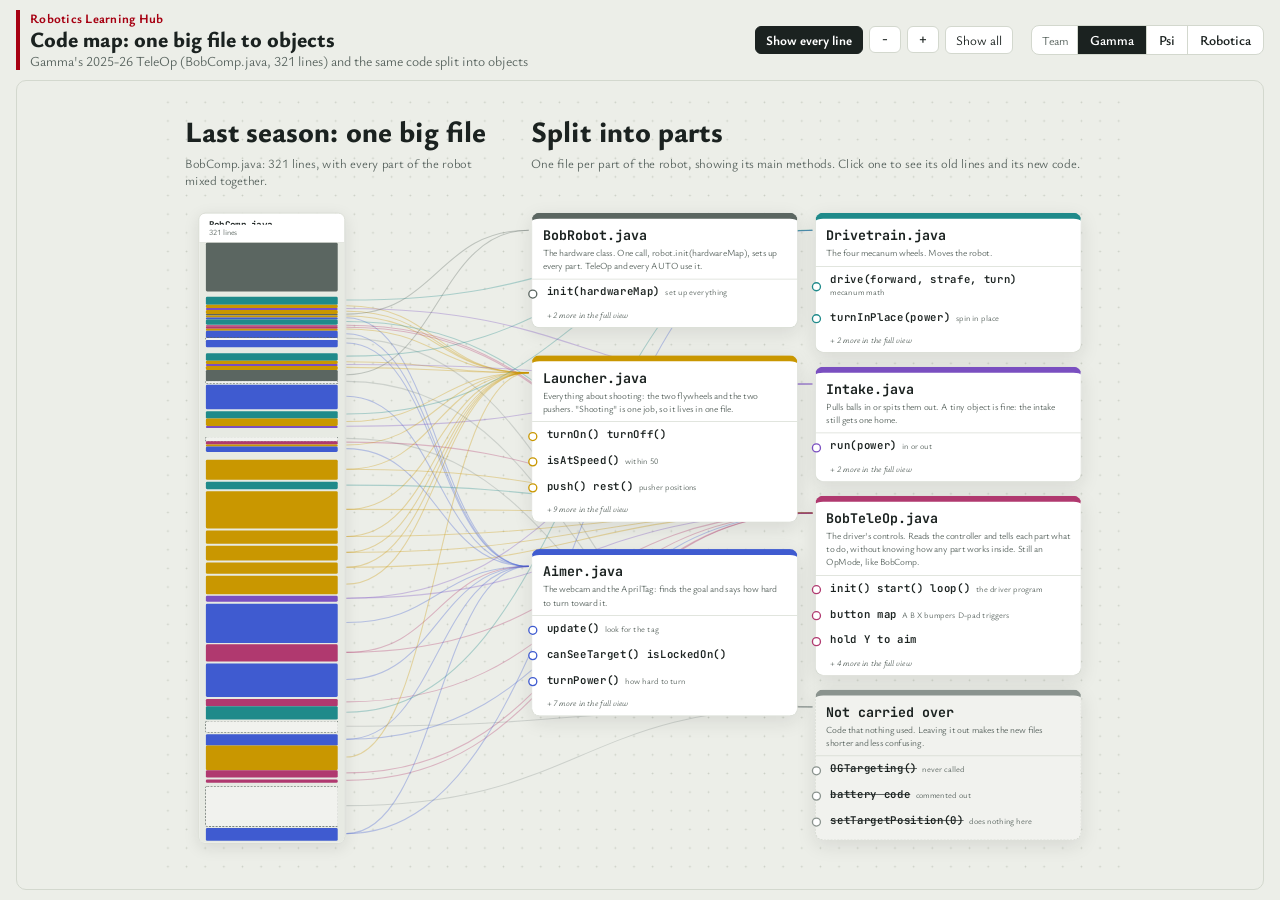
==== coding/code-map.html @ 57472e12 "Saucon Valley Robotics Learning Hub, first public version" ====
<!doctype html>
<html lang="en">
<head>
<meta charset="utf-8">
<meta name="viewport" content="width=device-width, initial-scale=1, viewport-fit=cover">
<!-- Generated by site/build_code_map.py from site/code-map/. Don't edit by hand. -->
<title>Code Map · Robotics Learning Hub</title>
<link rel="preconnect" href="https://fonts.googleapis.com">
<link rel="preconnect" href="https://fonts.gstatic.com" crossorigin>
<link rel="stylesheet" href="https://fonts.googleapis.com/css2?family=Ysabeau+Office:wght@400;600;700;800&family=JetBrains+Mono:wght@400;500;600&display=swap">
<style>
/* Layout: a full-window pan-and-zoom board. Left: one team's TeleOp at full resolution, every line tinted
   by the robot part it controls. Right: the same code as object boxes (has / can do). Wires join them.
   A team switcher in the top bar swaps in another team's file. */
:root{
  --ground:#ECEEE8; --surface:#FFFFFF; --ink:#1B2220; --muted:#5B6661; --line:#D3D8CE; --dot:#C9CEC3;
  --chip:#E7EAE3; --focus:#2A5FC4; --shadow:rgba(27,34,32,.10);
  --drive:#1F8A8A;  --drive-soft:#D9EEEE;
  --launch:#C99700; --launch-soft:#FBEFC4;
  --intake:#7A4FC0; --intake-soft:#ECE4FA;
  --aim:#3F5BD0;    --aim-soft:#E1E7FB;
  --ctl:#B0396F;    --ctl-soft:#F9E1EC;
  --setup:#5B6661;  --setup-soft:#E4E7E1;
  --gone:#8A938E;   --gone-soft:#F1F2EE;
  --feed:#C2611B;   --feed-soft:#FBE6D6;
  --lights:#2C8A4B; --lights-soft:#DDF1E4;
  --display:"Ysabeau Office",system-ui,-apple-system,"Segoe UI",sans-serif;
  --body:"Ysabeau Office",system-ui,-apple-system,"Segoe UI",sans-serif;
  --mono:"JetBrains Mono",Consolas,"Courier New",monospace;
  --brand:#A60012;
}
@media (prefers-color-scheme: dark){
  :root:not([data-theme="light"]){
    --ground:#101412; --surface:#1A201D; --ink:#E4E8E1; --muted:#9AA59F; --line:#2E3632; --dot:#252C28;
    --chip:#242B28; --focus:#79A3F2; --shadow:rgba(0,0,0,.45);
    --drive:#4FBFBF;  --drive-soft:#15302F;
    --launch:#F0C640; --launch-soft:#37300F;
    --intake:#B092EE; --intake-soft:#261E3A;
    --aim:#8EA2F5;    --aim-soft:#1B2243;
    --ctl:#EC8CB9;    --ctl-soft:#3A1C2A;
    --setup:#A9B3AD;  --setup-soft:#232A27;
    --gone:#7F8A84;   --gone-soft:#181D1B;
    --feed:#F2A06B;   --feed-soft:#3A2516;
    --lights:#6CC78F; --lights-soft:#18301F;
    --brand:#F07A85;
    color-scheme:dark;
  }
}
:root[data-theme="dark"]{
  --ground:#101412; --surface:#1A201D; --ink:#E4E8E1; --muted:#9AA59F; --line:#2E3632; --dot:#252C28;
  --chip:#242B28; --focus:#79A3F2; --shadow:rgba(0,0,0,.45);
  --drive:#4FBFBF;  --drive-soft:#15302F;
  --launch:#F0C640; --launch-soft:#37300F;
  --intake:#B092EE; --intake-soft:#261E3A;
  --aim:#8EA2F5;    --aim-soft:#1B2243;
  --ctl:#EC8CB9;    --ctl-soft:#3A1C2A;
  --setup:#A9B3AD;  --setup-soft:#232A27;
  --gone:#7F8A84;   --gone-soft:#181D1B;
  --feed:#F2A06B;   --feed-soft:#3A2516;
  --lights:#6CC78F; --lights-soft:#18301F;
  --brand:#F07A85;
  color-scheme:dark;
}
*{box-sizing:border-box}
html,body{height:100%}
body{margin:0;background:var(--ground);color:var(--ink);font-family:var(--body);font-size:14px;
  padding-left:max(16px, env(safe-area-inset-left, 0px));padding-right:max(16px, env(safe-area-inset-right, 0px));padding-block:10px;
  display:flex;flex-direction:column;gap:10px;overflow:hidden}
button{font:inherit;color:inherit}
button:focus-visible,.row:focus-visible,.rl:focus-visible{outline:2px solid var(--focus);outline-offset:2px}

/* top bar */
.bar{display:flex;flex-wrap:wrap;align-items:center;gap:8px 18px}
.brand{display:flex;flex-direction:column;gap:0;min-width:0;margin-right:auto}
.brand h1{font-family:var(--display);font-stretch:112%;font-weight:800;font-size:1.35rem;margin:0;line-height:1.1}
.brand p{margin:0;color:var(--muted);font-size:.86rem}
.back{font-size:.8rem;font-weight:700;color:var(--brand);text-decoration:none;letter-spacing:.02em}
.back:hover{text-decoration:underline}
.brand{border-left:4px solid var(--brand);padding-left:10px}
.tools{display:flex;flex-wrap:wrap;gap:6px;align-items:center}
.tools button{border:1px solid var(--line);background:var(--surface);border-radius:6px;padding:4px 10px;cursor:pointer;font-size:.82rem}
.tools button:hover{border-color:var(--ink)}
.tools .z{font-family:var(--mono);min-width:32px}
.legend{display:flex;flex-wrap:wrap;gap:6px;align-items:center}
/* The view buttons and the team switcher always share the first line, so they stay in the
   same place for every team. The part buttons (a different list per team) get their own line. */
.tools{order:1}
.teams{order:2}
.legend{order:3;flex-basis:100%}
.legend button{display:inline-flex;align-items:center;gap:6px;border:1px solid var(--line);background:var(--surface);border-radius:999px;padding:3px 10px 3px 6px;cursor:pointer;font-size:.8rem}
.legend button[aria-pressed="true"]{border-color:var(--ink);box-shadow:inset 0 0 0 1px var(--ink)}
.sw{width:14px;height:14px;border-radius:3px;display:inline-block}
.help{font-size:.78rem;color:var(--muted)}
.teams{display:flex;align-items:center;gap:0;border:1px solid var(--line);border-radius:8px;overflow:hidden;background:var(--surface)}
.teams span{font-size:.75rem;color:var(--muted);padding:0 8px 0 10px}
.teams button{border:0;border-left:1px solid var(--line);background:none;padding:5px 12px;cursor:pointer;font-size:.85rem;font-weight:600}
.teams button[aria-pressed="true"]{background:var(--ink);color:var(--surface)}

/* board */
.vp{flex:1;min-height:0;position:relative;overflow:hidden;border:1px solid var(--line);border-radius:10px;background:var(--ground);touch-action:none;cursor:grab;user-select:none;-webkit-user-select:none}
.vp.panning{cursor:grabbing}
.world{position:absolute;left:0;top:0;transform-origin:0 0;
  background-image:radial-gradient(var(--dot) 1.2px, transparent 1.6px);background-size:28px 28px}
.bighead{position:absolute;font-family:var(--display);font-stretch:112%;font-weight:800;font-size:44px;line-height:1.05;margin:0}
.bigsub{position:absolute;font-size:19px;color:var(--muted);line-height:1.35;margin:0}

.sheet{position:absolute;background:var(--surface);border:1px solid var(--line);border-radius:10px;box-shadow:0 6px 24px var(--shadow);overflow:hidden}
.sheet-h{display:flex;justify-content:space-between;align-items:center;padding:0 18px;border-bottom:1px solid var(--line);font-family:var(--mono);font-weight:600;font-size:18px}
.sheet-h span{font-weight:400;color:var(--muted);font-size:15px}
.cl{position:relative;white-space:pre;font-family:var(--mono);font-size:11px;padding-left:52px;padding-right:10px;overflow:hidden;border-left:5px solid transparent;color:var(--ink)}
.cl .no{position:absolute;left:6px;width:34px;text-align:right;color:var(--muted);font-size:10px}
.cl.n{color:var(--muted)}
.rl{position:absolute;display:flex;align-items:center;justify-content:flex-end;gap:8px;text-align:right;padding-right:12px;border-right:5px solid;cursor:pointer;overflow:hidden;line-height:1.1}
.rl .t{font-weight:600}
.rl .r{font-family:var(--mono);color:var(--muted);font-weight:400}
.rb{position:absolute;width:9px;border-radius:0 3px 3px 0}

.wires{position:absolute;left:0;top:0;overflow:visible;pointer-events:none}
.wire{fill:none;stroke-width:2.2;opacity:.5;transition:opacity .15s,stroke-width .15s}
.wire.on{opacity:1;stroke-width:4}

.card{position:absolute;width:440px;background:var(--surface);border:1px solid var(--line);border-top:9px solid var(--setup);border-radius:12px;box-shadow:0 8px 28px var(--shadow)}
.card.gone{border-style:dashed;border-top-style:solid;background:var(--gone-soft)}
.ttl{padding:12px 16px 10px;cursor:move;display:flex;flex-direction:column;gap:2px;border-bottom:1px solid var(--line)}
.ttl b{font-family:var(--mono);font-size:19px}
.ttl span{color:var(--muted);font-size:14px;line-height:1.35}
.sec{font-family:var(--mono);font-size:11px;letter-spacing:.1em;text-transform:uppercase;color:var(--muted);font-weight:600;padding:10px 16px 2px}
.row{position:relative;display:flex;flex-wrap:wrap;align-items:baseline;gap:2px 8px;padding:6px 16px 6px 22px;cursor:pointer;font-size:14px;line-height:1.3}
.row:hover{background:var(--chip)}
.row::before{content:"";position:absolute;left:-6px;top:50%;width:10px;height:10px;margin-top:-5px;border-radius:50%;background:var(--surface);border:2px solid currentColor}
.row code{font-family:var(--mono);font-size:14px;font-weight:600;color:var(--ink)}
.row .d{color:var(--muted);font-size:12.5px}
.row.has code{font-weight:500}
.row.sel{background:var(--chip)}
.cardpad{height:8px}

/* dimming when something is picked */
.world.focus .cl:not(.on), .world.focus .rl:not(.on), .world.focus .rb:not(.on){opacity:.22}
.world.focus .row:not(.on){opacity:.35}
.world.focus .wire:not(.on){opacity:.05}

/* simple view: the big file as colored stripes, boxes with only their main methods */
.tools .modebtn{background:var(--ink);color:var(--surface);border-color:var(--ink);font-weight:700}
.tools .modebtn:hover{opacity:.85}
body.simple .legend, body.simple #fitw, body.simple #reset{display:none}
.sfile{position:absolute;background:var(--surface);border:1px solid var(--line);border-radius:10px;box-shadow:0 6px 24px var(--shadow);overflow:hidden}
.sfile-h{display:flex;flex-direction:column;gap:2px;padding:8px 14px;border-bottom:1px solid var(--line);height:44px;justify-content:center}
.sfile-h b{font-family:var(--mono);font-size:14px;overflow:hidden;text-overflow:ellipsis;white-space:nowrap}
.sfile-h span{font-size:12px;color:var(--muted)}
.sfile-b{position:relative;background:var(--chip)}
.sstripe{position:absolute;left:10px;right:10px;border-radius:2px;cursor:pointer;transition:opacity .15s}
.sstripe:hover{filter:brightness(1.12)}
.world.focus .sstripe:not(.on){opacity:.18}
.scard .sttl{padding:12px 16px 10px;display:flex;flex-direction:column;gap:3px;border-bottom:1px solid var(--line)}
.scard .sttl b{font-family:var(--mono);font-size:20px}
.scard .sttl span{color:var(--muted);font-size:14px;line-height:1.4}
.scard .row{padding:9px 16px 9px 22px}
.scard .row code{font-size:16px}
.more{padding:6px 16px 2px 22px;font-size:12.5px;color:var(--muted);font-style:italic}
.swire{stroke-width:1.6;opacity:.32}
.world.focus .swire:not(.on){opacity:.04}

/* details panel */
.panel{position:absolute;top:10px;right:10px;width:min(980px, 66%);max-height:calc(100% - 20px);overflow:auto;background:var(--surface);border:1px solid var(--line);border-radius:10px;box-shadow:0 10px 32px var(--shadow);padding:14px 16px 16px;display:flex;flex-direction:column;gap:10px;cursor:auto;user-select:text;-webkit-user-select:text}
.panel[hidden]{display:none!important}
.panel h2{font-family:var(--mono);font-size:1.05rem;margin:0;overflow-wrap:anywhere}
.panel .x{position:absolute;top:8px;right:8px;border:0;background:none;font-size:20px;line-height:1;cursor:pointer;color:var(--muted);padding:4px 8px}
.panel p{margin:0;line-height:1.5;font-size:.9rem}
.pchip{display:inline-flex;align-items:center;gap:6px;font-size:.78rem;font-family:var(--mono);background:var(--chip);border-radius:4px;padding:2px 8px;width:fit-content}
.plabel{font-family:var(--mono);font-size:.7rem;letter-spacing:.1em;text-transform:uppercase;color:var(--muted);font-weight:600;margin-top:4px}
.pcode{margin:0;background:var(--ground);border:1px solid var(--line);border-radius:6px;padding:8px 0;overflow-x:auto;font-family:var(--mono);font-size:11.5px;line-height:1.55}
.pcode div{white-space:pre;padding:0 10px;border-left:3px solid transparent}
.pcode .no{display:inline-block;width:2.8em;color:var(--muted)}
.pcode .cm{color:var(--muted)}
.pbtns{display:flex;flex-wrap:wrap;gap:6px}
.pbtns button{border:1px solid var(--line);background:var(--surface);border-radius:6px;padding:4px 10px;cursor:pointer;font-size:.8rem}
.pbtns button:hover{border-color:var(--ink)}
.plink{border:0;background:none;padding:0;color:var(--focus);cursor:pointer;font-family:var(--mono);font-size:.85rem;text-align:left;text-decoration:underline}
.ptag{font-family:var(--mono);font-size:.85rem;color:var(--muted)}
/* old code beside new code; one column when the panel is narrow */
.pcols{display:grid;grid-template-columns:repeat(auto-fit,minmax(340px,1fr));gap:14px;align-items:start}
.pcol{display:flex;flex-direction:column;gap:8px;min-width:0}
.panel h2{font-size:1.25rem}
.panel p{font-size:.95rem}
.pcode{font-size:12.5px}

.hint{position:absolute;left:10px;bottom:10px;background:var(--surface);border:1px solid var(--line);border-radius:8px;padding:8px 12px;font-size:.8rem;color:var(--muted);max-width:min(420px, calc(100% - 20px));box-shadow:0 4px 14px var(--shadow);pointer-events:none}

@media (max-width:700px){
  .panel{top:auto;bottom:8px;left:8px;right:8px;width:auto;max-height:55%}
  .help{display:none}
  .brand h1{font-size:1.1rem}
}
@media (prefers-reduced-motion: reduce){.wire,.row{transition:none}}
</style>

</head>
<body>
<div class="bar">
  <div class="brand">
    <a class="back" href="../#/coding/one-file-to-objects">Robotics Learning Hub</a>
    <h1>Code map: one big file to objects</h1>
    <p id="subtitle">One team's 2025-26 TeleOp and the same code split into objects</p>
  </div>
  <div class="teams" role="group" aria-label="Pick a team" id="teams"><span>Team</span></div>
  <div class="legend" role="group" aria-label="Highlight one part of the robot" id="legend"></div>
  <div class="tools" role="group" aria-label="View">
    <button type="button" class="modebtn" id="mode">Show every line</button>
    <button type="button" class="z" id="zout" aria-label="Zoom out">−</button>
    <button type="button" class="z" id="zin" aria-label="Zoom in">+</button>
    <button type="button" id="fitw">Fit width</button>
    <button type="button" id="fita">Show all</button>
    <button type="button" id="reset">Reset boxes</button>
  </div>
</div>

<div class="vp" id="vp" aria-label="Code map. Drag to move around.">
  <div class="world" id="world"></div>
  <div class="hint" id="hint">Drag to move around · Ctrl + scroll or pinch to zoom · Drag a box by its title · Click any code block or box row for details</div>
  <aside class="panel" id="panel" hidden aria-live="polite"></aside>
</div>

<script>
var SOURCES = {"gamma": ["package org.firstinspires.ftc.teamcode.opmodes;", "", "import android.util.Size;", "", "import com.qualcomm.hardware.rev.RevHubOrientationOnRobot;", "import com.qualcomm.robotcore.hardware.DcMotor;", "import com.qualcomm.robotcore.hardware.DcMotorEx;", "import com.qualcomm.robotcore.hardware.IMU;", "import com.qualcomm.robotcore.hardware.Servo;", "import com.qualcomm.robotcore.hardware.VoltageSensor;", "", "import org.firstinspires.ftc.robotcore.external.navigation.AngleUnit;", "import org.firstinspires.ftc.robotcore.external.navigation.DistanceUnit;", "", "import org.firstinspires.ftc.vision.apriltag.AprilTagDetection;", "import org.firstinspires.ftc.vision.apriltag.AprilTagProcessor;", "import org.firstinspires.ftc.vision.VisionPortal;", "import org.firstinspires.ftc.robotcore.external.hardware.camera.WebcamName;", "", "import java.util.ArrayList;", "import java.util.List;", "", "import org.firstinspires.ftc.robotcore.external.Telemetry;", "import com.qualcomm.robotcore.eventloop.opmode.OpMode;", "import com.qualcomm.robotcore.eventloop.opmode.TeleOp;", "", "@TeleOp", "public class BobComp extends OpMode {", "", "    DcMotor leftFront;", "    DcMotor leftBack;", "    DcMotor rightFront;", "    DcMotor rightBack;", "    DcMotorEx leftShoot;", "    DcMotorEx rightShoot;", "    DcMotor intake;", "    Servo leftPush;", "    Servo rightPush;", "    IMU imu;", "    double shoot;", "    double sensitivity;", "    double y;", "    double x;", "    double rx;", "    boolean dPadPressed;", "    boolean targetSwapping;", "    boolean shouldShoot;", "    boolean targetSeen;", "    double targetHeading;", "    double targetID;", "    double distance;", "    VoltageSensor batteryVoltageSensor;", "    AprilTagProcessor tagProcessor;", "    VisionPortal visionPortal;", "    List<AprilTagDetection> witnessedTags = new ArrayList<>();", "    Telemetry tagInfo;", "", "    @Override", "    public void init() {", "        leftFront = hardwareMap.get(DcMotor.class, \"leftFront\");", "        leftBack = hardwareMap.get(DcMotor.class, \"leftBack\");", "        rightFront = hardwareMap.get(DcMotor.class, \"rightFront\");", "        rightBack = hardwareMap.get(DcMotor.class, \"rightBack\");", "        leftShoot = hardwareMap.get(DcMotorEx.class, \"leftShoot\");", "        rightShoot = hardwareMap.get(DcMotorEx.class, \"rightShoot\");", "        intake = hardwareMap.get(DcMotor.class, \"intake\");", "        leftPush = hardwareMap.get(Servo.class, \"leftPush\");", "        rightPush = hardwareMap.get(Servo.class, \"rightPush\");", "        imu = hardwareMap.get(IMU.class, \"imu\");", "        RevHubOrientationOnRobot orientation = new RevHubOrientationOnRobot(", "                RevHubOrientationOnRobot.LogoFacingDirection.UP,", "                RevHubOrientationOnRobot.UsbFacingDirection.RIGHT", "        );", "        imu.initialize(new IMU.Parameters(orientation));", "        batteryVoltageSensor = hardwareMap.voltageSensor.iterator().next();", "", "        tagProcessor = new AprilTagProcessor.Builder()", "                .setDrawTagID(true)", "                .setDrawTagOutline(true)", "                .setDrawAxes(true)", "                .setDrawCubeProjection(true)", "                .setOutputUnits(DistanceUnit.CM, AngleUnit.DEGREES)", "                .build();", "        VisionPortal.Builder builder = new VisionPortal.Builder();", "        builder.setCamera(hardwareMap.get(WebcamName.class, \"Webcam 1\"));", "        builder.setCameraResolution(new Size(640, 480));", "        builder.addProcessor(tagProcessor);", "", "        visionPortal = builder.build();", "", "        leftFront.setDirection(DcMotor.Direction.REVERSE);", "        rightBack.setDirection(DcMotor.Direction.FORWARD);", "        leftBack.setDirection(DcMotor.Direction.REVERSE);", "        rightFront.setDirection(DcMotor.Direction.FORWARD);", "        leftShoot.setDirection(DcMotor.Direction.FORWARD);", "        rightShoot.setDirection(DcMotor.Direction.REVERSE);", "        leftPush.setDirection(Servo.Direction.FORWARD);", "        rightPush.setDirection(Servo.Direction.FORWARD);", "        intake.setDirection(DcMotor.Direction.FORWARD);", "", "    }", "", "    @Override", "    public void start() {", "        leftShoot.setTargetPosition(0);", "        rightShoot.setTargetPosition(0);", "        dPadPressed = false;", "        targetSwapping = false;", "        shouldShoot = false;", "        targetHeading = 0;", "        targetID = 20;", "        sensitivity = 0.03;", "    }", "", "    @Override", "    public void loop() {", "        telemetry.addData(\"Shooting Power\", shoot);", "        if (leftShoot.getVelocity() < shoot + 50", "                && leftShoot.getVelocity() > shoot - 50", "                && rightShoot.getVelocity() < shoot + 50", "                && rightShoot.getVelocity() > shoot - 50", "                && shoot != 0) {", "            telemetry.addLine(\"Launcher Powered!\");", "        }", "        else {", "            telemetry.addLine(\"Launcher is not powered!\");", "        }", "", "        //gets joystick stuff", "        y = -gamepad1.left_stick_y;", "        rx = gamepad1.left_stick_x;", "        x = gamepad1.right_stick_x;", "", "        //manual power switching", "        if (gamepad1.dpad_up && !dPadPressed) {", "            dPadPressed = true;", "            shoot += 10;", "        }", "        if (gamepad1.dpad_down && !dPadPressed) {", "            dPadPressed = true;", "            shoot -= 10;", "        }", "        if (gamepad1.dpad_right && !dPadPressed) {", "            dPadPressed = true;", "            shoot += 50;", "        }", "        if (gamepad1.dpad_left && !dPadPressed) {", "            dPadPressed = true;", "            shoot -= 50;", "        }", "        if (!(gamepad1.dpad_up || gamepad1.dpad_down || gamepad1.dpad_right || gamepad1.dpad_left)) {", "            dPadPressed = false;", "        }", "", "        //shooting presets", "        if (gamepad1.left_bumper) {", "            shoot = 750;", "        }", "        if (gamepad1.right_bumper) {", "            shoot = 900;", "        }", "", "        //servos", "        if (!gamepad1.x) {", "            leftPush.setPosition(0.86);", "            rightPush.setPosition(0.3);", "        } else {", "            leftPush.setPosition(0.14);", "            rightPush.setPosition(0.84);", "        }", "", "        if (gamepad1.a) {", "            shouldShoot = true;", "        }", "        if (gamepad1.b) {", "            shouldShoot = false;", "        }", "", "        if (shouldShoot) {", "            //shooter is active", "            leftShoot.setVelocity(shoot);", "            rightShoot.setVelocity(shoot);", "        }", "        else {", "            //shooter is off", "            leftShoot.setVelocity(0);", "            rightShoot.setVelocity(0);", "        }", "", "        //intake", "        intake.setPower((gamepad1.right_trigger * -1) + (gamepad1.left_trigger * 1));", "        //telemetry.addData(\"Intake Power: \", (gamepad1.right_trigger * -1) + (gamepad1.left_trigger * 1));", "", "        //target swapping", "        if (!targetSwapping) {", "            if (gamepad1.left_stick_button", "                    && gamepad1.right_stick_button) {", "                targetSwapping = true;", "", "                //swap", "                if (targetID == 20) {", "                    targetID = 24;", "                }", "                else {", "                    targetID = 20;", "                }", "            }", "        }", "        else {", "            if (!gamepad1.left_stick_button", "                    && !gamepad1.right_stick_button) {", "                targetSwapping = false;", "            }", "        }", "", "        //RGB PS5 CONTROLLER (and target display telemetry)", "        if(targetID == 20) {", "            telemetry.addLine(\"Target: BLUE\");", "            gamepad1.setLedColor(0, 0, 255, 300);", "        }", "        else {", "            telemetry.addLine(\"Target: RED\");", "            gamepad1.setLedColor(255, 0, 0, 300);", "        }", "", "        //apriltag processor", "        targetSeen = false;", "        witnessedTags = tagProcessor.getDetections();", "        for (AprilTagDetection detection : witnessedTags) {", "            if (detection.metadata != null", "                    && detection.metadata.id == targetID) {", "                //gets bearing and range", "                targetHeading = detection.ftcPose.bearing;", "                telemetry.addData(\"Target Heading: \", targetHeading);", "                telemetry.addData(\"Target Distance: \", detection.ftcPose.range);", "                distance = detection.ftcPose.range;", "                targetSeen = true;", "            }", "        }", "        if (!targetSeen) {", "            telemetry.addLine(\"Target Heading: N/A\");", "            telemetry.addLine(\"Target Distance: N/A\");", "        }", "", "        if (gamepad1.y && targetSeen) {", "            //auto-targeting (scroll to the bottom)", "            proportionalTargeting(targetHeading);", "        }", "        else {", "            //regular driving", "            leftFront.setPower(0.85 * (y + x + rx));", "            leftBack.setPower(0.85 * (y - x + rx));", "            rightFront.setPower(0.85 * (y - x - rx));", "            rightBack.setPower(0.85 * (y + x - rx));", "        }", "", "        /* battery stuff (disused)", "        telemetry.addData(\"Left shooter current: \", leftShoot.getCurrent(CurrentUnit.MILLIAMPS));", "        telemetry.addData(\"Right shooter current: \", rightShoot.getCurrent(CurrentUnit.MILLIAMPS));", "        double voltage = batteryVoltageSensor.getVoltage();", "        telemetry.addData(\"Battery Voltage (V)\", \"%.2f\", voltage);", "         */", "", "        if (targetHeading < 2.5", "                && targetHeading > -1.5", "                && targetSeen) {", "            telemetry.addLine(\"Target Locked\");", "            gamepad1.rumble(15);", "", "            //automatically sets power", "            //doesn't work at far ranges b/c it's inconsistent", "            if (gamepad1.y) {", "                if (distance < 170) {", "                    shoot = 750;", "                } else if (distance < 200) {", "                    shoot = 760;", "                } else if (distance < 210) {", "                    shoot = 775;", "                } else if (distance < 217) {", "                    shoot = 790;", "                }", "            }", "        }", "        else{", "            telemetry.addLine(\"Target Out of Sight\");", "        }", "", "        //updates the telemetry (deletes stuff i think)", "        telemetry.update();", "    }", "", "    //The original auto targeting code", "    public void OGTargeting(double bearing) {", "        //i am confused", "        //what did i do?", "        if (bearing > -1) {", "            leftFront.setPower(0.1);", "            leftBack.setPower(0.1);", "            rightFront.setPower(-0.1);", "            rightBack.setPower(-0.1);", "        } else if (bearing < 2) {", "            leftFront.setPower(-0.1);", "            leftBack.setPower(-0.1);", "            rightFront.setPower(0.1);", "            rightBack.setPower(0.1);", "        } else {", "            leftFront.setPower(0);", "            leftBack.setPower(0);", "            rightFront.setPower(0);", "            rightBack.setPower(0);", "        }", "    }", "", "    public void proportionalTargeting(double bearing) {", "        double turnPower = (bearing - 0.5) * sensitivity;", "        leftFront.setPower(turnPower);", "        leftBack.setPower(turnPower);", "        rightFront.setPower(-turnPower);", "        rightBack.setPower(-turnPower);", "    }", "}"], "psi": ["package org.firstinspires.ftc.teamcode.DECODE2526;", "", "", "import com.qualcomm.hardware.rev.RevBlinkinLedDriver;", "import com.qualcomm.robotcore.eventloop.opmode.LinearOpMode;", "import com.qualcomm.robotcore.eventloop.opmode.TeleOp;", "import com.qualcomm.robotcore.hardware.DcMotor;", "import com.qualcomm.robotcore.hardware.DcMotorEx;", "import com.qualcomm.robotcore.hardware.DcMotorSimple;", "import com.qualcomm.robotcore.hardware.Servo;", "import com.qualcomm.robotcore.hardware.VoltageSensor;", "", "import org.firstinspires.ftc.robotcore.external.hardware.camera.WebcamName;", "import org.firstinspires.ftc.robotcore.external.navigation.AngleUnit;", "import org.firstinspires.ftc.robotcore.external.navigation.DistanceUnit;", "import org.firstinspires.ftc.robotcore.external.navigation.Position;", "import org.firstinspires.ftc.robotcore.external.navigation.YawPitchRollAngles;", "import org.firstinspires.ftc.teamcode.util.Debouncer;", "import org.firstinspires.ftc.teamcode.util.Toggle;", "import org.firstinspires.ftc.vision.VisionPortal;", "import org.firstinspires.ftc.vision.apriltag.AprilTagProcessor;", "", "import java.util.concurrent.Executors;", "import java.util.concurrent.ScheduledExecutorService;", "import java.util.concurrent.TimeUnit;", "import java.util.concurrent.atomic.AtomicBoolean;", "import java.util.concurrent.atomic.AtomicInteger;", "", "@TeleOp", "public class FINALTELEOPREFACTOR extends LinearOpMode {", "    private final Toggle toggle = new Toggle();", "    private final Debouncer shootDebouncer = new Debouncer();", "    private final Debouncer reallyCoolDebouncer = new Debouncer();", "    private final double cameraX = 0;", "    ScheduledExecutorService scheduler = Executors.newSingleThreadScheduledExecutor();", "    double totalCurrent = 0;", "    double closePos = 0.09;", "    int denominator = 0;", "    double averageCurrent = 0;", "    private DcMotor right;", "    private DcMotor left;", "    private DcMotor launch2;", "    private DcMotor launch;", "    private DcMotorEx intake;", "    private Servo gateServo;", "    private Servo gateServo2;", "    private VoltageSensor voltSensor;", "    private RevBlinkinLedDriver frontLights;", "    private RevBlinkinLedDriver rearLights;", "    private Servo siloServo;", "    private boolean debounce;", "    private boolean isthethingthething;", "    private AprilTagProcessor aprilTag;", "    private VisionPortal visionPortal;", "    private YawPitchRollAngles cameraOrientation;", "    private Position cameraPosition;", "", "    @Override", "    public void runOpMode() throws InterruptedException {", "        right = hardwareMap.get(DcMotor.class, \"right\");", "        left = hardwareMap.get(DcMotor.class, \"left\");", "        launch2 = hardwareMap.get(DcMotor.class, \"launch2\");", "        launch = hardwareMap.get(DcMotor.class, \"launch1\");", "        launch.setDirection(DcMotorSimple.Direction.REVERSE);", "        intake = hardwareMap.get(DcMotorEx.class, \"intake\");", "        gateServo = hardwareMap.get(Servo.class, \"gateServo\");", "        gateServo2 = hardwareMap.get(Servo.class, \"gateServo2\");", "        voltSensor = hardwareMap.get(VoltageSensor.class, \"Control Hub\");", "        frontLights = hardwareMap.get(RevBlinkinLedDriver.class, \"frontLights\");", "        rearLights = hardwareMap.get(RevBlinkinLedDriver.class, \"rearLights\");", "        siloServo = hardwareMap.get(Servo.class, \"siloServo\");", "        AtomicBoolean shooting = new AtomicBoolean(false);", "        gateServo2.setDirection(Servo.Direction.REVERSE);", "        debounce = true;", "        isthethingthething = false;", "        Debouncer debouncingOnDeesNuts = new Debouncer();", "        Debouncer debouncer2 = new Debouncer();", "        double gatePos = 0;", "        double launchpower = 0;", "        //System.out.println(\"set gatePos to 0\");", "        double servoshootpos = 0.5;", "        intake.setMode(DcMotor.RunMode.STOP_AND_RESET_ENCODER);", "        intake.setMode(DcMotor.RunMode.RUN_USING_ENCODER);", "        AtomicBoolean siloshootig = new AtomicBoolean(false);", "        AtomicInteger silopos = new AtomicInteger(1000);", "", "", "        cameraPosition = new Position(DistanceUnit.INCH,", "                0, 8, 0, 0);", "        cameraOrientation = new YawPitchRollAngles(AngleUnit.DEGREES,", "                0, -90 + 19, 0, 0);", "", "", "        // Create the AprilTag processor.", "        aprilTag = new AprilTagProcessor.Builder()", "", "                // The following default settings are available to un-comment and edit as needed.", "                //.setDrawAxes(false)", "                //.setDrawCubeProjection(false)", "                //.setDrawTagOutline(true)", "                //.setTagFamily(AprilTagProcessor.TagFamily.TAG_36h11)", "                //.setTagLibrary(AprilTagGameDatabase.getCenterStageTagLibrary())", "                //.setOutputUnits(DistanceUnit.INCH, AngleUnit.DEGREES)", "                .setCameraPose(cameraPosition, cameraOrientation)", "", "                // == CAMERA CALIBRATION ==", "                // If you do not manually specify calibration parameters, the SDK will attempt", "                // to load a predefined calibration for your camera.", "                //.setLensIntrinsics(578.272, 578.272, 402.145, 221.506)", "                // ... these parameters are fx, fy, cx, cy.", "", "                .build();", "", "        // Adjust Image Decimation to trade-off detection-range for detection-rate.", "        // eg: Some typical detection data using a Logitech C920 WebCam", "        // Decimation = 1 ..  Detect 2\" Tag from 10 feet away at 10 Frames per second", "        // Decimation = 2 ..  Detect 2\" Tag from 6  feet away at 22 Frames per second", "        // Decimation = 3 ..  Detect 2\" Tag from 4  feet away at 30 Frames Per Second (default)", "        // Decimation = 3 ..  Detect 5\" Tag from 10 feet away at 30 Frames Per Second (default)", "        // Note: Decimation can be changed on-the-fly to adapt during a match.", "        //aprilTag.setDecimation(3);", "", "        // Create the vision portal by using a builder.", "        VisionPortal.Builder builder = new VisionPortal.Builder();", "", "        // Set the camera (webcam vs. built-in RC phone camera).", "", "        builder.setCamera(hardwareMap.get(WebcamName.class, \"Webcam 1\"));", "", "", "        // Choose a camera resolution. Not all cameras support all resolutions.", "        //builder.setCameraResolution(new Size(640, 480));", "", "        // Enable the RC preview (LiveView).  Set \"false\" to omit camera monitoring.", "        //builder.enableLiveView(true);", "", "        // Set the stream format; MJPEG uses less bandwidth than default YUY2.", "        //builder.setStreamFormat(VisionPortal.StreamFormat.YUY2);", "", "        // Choose whether or not LiveView stops if no processors are enabled.", "        // If set \"true\", monitor shows solid orange screen if no processors enabled.", "        // If set \"false\", monitor shows camera view without annotations.", "        //builder.setAutoStopLiveView(false);", "", "        // Set and enable the processor.", "        builder.addProcessor(aprilTag);", "", "        // Build the Vision Portal, using the above settings.", "        visionPortal = builder.build();", "", "", "        // Disable or re-enable the aprilTag processor at any time.", "        //visionPortal.setProcessorEnabled(aprilTag, true);", "", "        // end method initAprilTag()", "", "        while (opModeInInit()) {", "            launchpower = 0.9;", "            frontLights.setPattern(RevBlinkinLedDriver.BlinkinPattern.GREEN);", "            rearLights.setPattern(RevBlinkinLedDriver.BlinkinPattern.BLACK);", "        }", "", "", "        waitForStart();", "", "        siloServo.setPosition(0.48);", "        while (opModeIsActive()) {", "            System.out.println(siloshootig.get());", "", "", "            telemetry.addData(\"intakePos\", intake.getCurrentPosition());", "", "", "            if (intake.getCurrentPosition() >= 750) {", "                intake.setMode(DcMotor.RunMode.STOP_AND_RESET_ENCODER);", "                intake.setMode(DcMotor.RunMode.RUN_USING_ENCODER);", "            }", "", "            //System.out.println(intake.getCurrentPosition() + \" wheel pos\");", "           // System.out.println(intake.getCurrentPosition() / 120 + \" pos/120\");", "", "            if (gamepad1.a && (intake.getCurrentPosition() / 120 >= 4 && intake.getCurrentPosition() / 120 <= 7) && !siloshootig.get()) {", "                intake.setPower(0.2);", "", "                siloshootig.set(true);", "                gateServo.setPosition(closePos);", "                gateServo2.setPosition(closePos);", "", "                scheduler.schedule(() -> {", "                    siloServo.setPosition(0.02);", "                    intake.setPower(0.2);", "                }, 100, TimeUnit.MILLISECONDS);", "", "                double finalServoshootpos = servoshootpos;", "                scheduler.schedule(() -> {", "                   // gateServo.setPosition(finalServoshootpos);", "                   // gateServo2.setPosition(finalServoshootpos);", "", "                    siloServo.setPosition(0.48);", "                    siloshootig.set(false);", "                }, 500, TimeUnit.MILLISECONDS);", "", "                scheduler.schedule(()->{", "                    gateServo.setPosition(finalServoshootpos);", "                    gateServo2.setPosition(finalServoshootpos);", "                }, 1200, TimeUnit.MILLISECONDS);", "            }", "", "", "            if (intake.getPower() != 0) {", "                rearLights.setPattern(RevBlinkinLedDriver.BlinkinPattern.YELLOW);", "            } else {", "                rearLights.setPattern(RevBlinkinLedDriver.BlinkinPattern.GREEN);", "            }", "", "            if (launchpower != 0) {", "                frontLights.setPattern(RevBlinkinLedDriver.BlinkinPattern.YELLOW);", "            } else {", "                frontLights.setPattern(RevBlinkinLedDriver.BlinkinPattern.GREEN);", "            }", "", "           /* System.out.println(\"gatepos: \" + gatePos);", "            System.out.println(\"servo 1 pos: \" + gateServo.getPosition());", "            System.out.println(\"servo 2 pos: \" + gateServo2.getPosition());", "            System.out.println(\"kickpos: \" + servoshootpos);*/", "", "", "            left.setPower((gamepad1.right_stick_x + gamepad1.left_stick_y));", "            right.setPower((gamepad1.right_stick_x - gamepad1.left_stick_y));", "            //0.25 is open 0.02 is close", "            if (gamepad1.dpad_up) { //opens da gate", "                gateServo.setPosition(servoshootpos);", "                gateServo2.setPosition(servoshootpos);", "            } else if (gamepad1.dpad_down) { //close", "                gateServo.setPosition(closePos);", "                gateServo2.setPosition(closePos);", "            }", "", "            if (gamepad1.dpad_right) { //dpad manually spins up or down flywheels", "                launch.setPower(launchpower);", "                launch2.setPower(launchpower);", "", "", "            } else if (gamepad1.dpad_left) {", "                launch.setPower(0);", "                launch2.setPower(0);", "", "            }", "", "            if (debouncingOnDeesNuts.update(gamepad2.dpad_up)) {", "                launchpower += .01;", "            } else if (debouncer2.update(gamepad2.dpad_down)) {", "                launchpower -= .01;", "            }", "", "            telemetry.addData(\"shoot power\", launchpower);", "            telemetry.addData(\"servo1Pos: \", gateServo.getPosition());", "            telemetry.addData(\"servo2Pos\", gateServo2.getPosition());", "            telemetry.addData(\"average milliamp\", averageCurrent);", "            telemetry.addData(\"shootservopos\", servoshootpos);", "            telemetry.update();", "", "            if (gamepad1.b) {", "                intake.setPower(1);", "                gateServo.setPosition(closePos);", "                gateServo2.setPosition(closePos);", "                // launch.setPower(0);", "                // launch2.setPower(0);", "            }", "", "            if (gamepad1.right_bumper) {", "                intake.setPower(0);", "            }", "", "            if (shootDebouncer.update(gamepad2.a) && !shooting.get()) { //shoot ball that is currently primed", "", "                //shoot", "                /*", "                spin up wheel", "                open gate", "                wait a little", "                set power 0", "                 */", "                shooting.set(true);", "                intake.setPower(0.2);", "                launch.setPower(1);", "                launch.setPower(1);", "                //wait 1 sec then open the gate", "                scheduler.schedule(() -> {", "                    gateServo.setPosition(1);", "                    gateServo2.setPosition(1);", "                }, 5, TimeUnit.SECONDS);", "", "                scheduler.schedule(() -> {", "                    gateServo.setPosition(closePos);", "                    gateServo2.setPosition(closePos);", "                    // intake.setPower(0);", "                    // launch.setPower(0);", "                    //launch2.setPower(0);", "                    shooting.set(false);", "                }, 6, TimeUnit.SECONDS);", "", "            }", "", "            if (gamepad2.y) {", "                launch.setPower(0);", "                launch2.setPower(0);", "            }", "", "            if (gamepad2.x) {", "                scheduler.shutdownNow();", "            }", "", "", "            if (gamepad2.dpad_left) {", "                servoshootpos = servoshootpos + 1;", "            }", "            if (gamepad2.dpad_right) {", "                servoshootpos = servoshootpos - 1;", "            }", "", "", "            if (gamepad2.dpad_left) { //estop", "                intake.setPower(0);", "                scheduler.shutdownNow();", "                launchpower = 0;", "                left.setPower(0);", "                right.setPower(0);", "            }", "", "", "        }", "", "        scheduler.shutdownNow();", "", "    }", "", "}", "", "//used in comp", "", "/*TODO: Gamepad 1 (Primary Driver)", "", "", "    Intake Start (Cross/A Button): Logic Swap. * Code Reality: gamepad1.a triggers the shootDebouncer sequence (spinning flywheels and opening gates). It does not start a standard intake loop.", "", "    Shoot in Motif Order (Circle/B Button): Logic Swap.", "", "        Code Reality: gamepad1.b actually sets intake.setPower(1), effectively acting as the \"Intake Start\" button, while also closing the gates.", "", "    Stop Intake (Triangle/Y Button): Missing. * Code Reality: The code does not reference gamepad1.y at all. Intake stop is currently handled by gamepad1.right_bumper.", "", "    Drive (Sticks): Partially Commented Out.", "", "        Note: The lines assigning right.setPower and left.setPower to the joysticks are currently commented out (Lines 169\u00e2\u20ac\u201c170). The robot will not move in its current state.", "", "Gamepad 2 (Secondary Operator)", "", "    Load 1 Ball from Silo (Circle/B Button): Missing. * Code Reality: The code does not reference gamepad2.b.", "", "    Intake Spin In (Triangle/Y Button): Functional, but lacks a \"Stop\" on the same controller besides the E-Stop.", "", "    Intake Spin Out (Cross/A Button): Logic Swap. * Code Reality: gamepad2.a is mapped to intake.setPower(-1), which matches \"Spin Out,\" but the diagram labels the Cross button as \"Shoot ball thats primed.\"", "", "    Shoot ball thats primed (Cross/A Button): Missing.*/"], "robotica": ["package org.firstinspires.ftc.teamcode.opmodes;", "", "", "", "import com.acmerobotics.dashboard.config.Config;", "import com.acmerobotics.dashboard.telemetry.TelemetryPacket;", "import com.qualcomm.robotcore.eventloop.opmode.LinearOpMode;", "import com.qualcomm.robotcore.hardware.DcMotor;", "import com.qualcomm.robotcore.hardware.DcMotorEx;", "import com.qualcomm.robotcore.hardware.DcMotorSimple;", "import com.qualcomm.robotcore.hardware.Servo;", "import com.qualcomm.robotcore.hardware.VoltageSensor;", "", "import org.firstinspires.ftc.robotcore.external.hardware.camera.WebcamName;", "import org.firstinspires.ftc.robotcore.external.navigation.AngleUnit;", "import org.firstinspires.ftc.robotcore.external.navigation.DistanceUnit;", "import org.firstinspires.ftc.robotcore.external.navigation.Position;", "import org.firstinspires.ftc.robotcore.external.navigation.YawPitchRollAngles;", "import org.firstinspires.ftc.vision.VisionPortal;", "import org.firstinspires.ftc.vision.apriltag.AprilTagDetection;", "import org.firstinspires.ftc.vision.apriltag.AprilTagProcessor;", "", "import java.util.ArrayList;", "", "@com.qualcomm.robotcore.eventloop.opmode.TeleOp", "@Config", "public class DecodeTestTeleOp extends LinearOpMode {", "", "    private DcMotor leftFrontMotor;", "    private DcMotor rightFrontMotor;", "    private DcMotor leftBackMotor;", "    private DcMotor rightBackMotor;", "    private DcMotorEx smallLaunchMotor;", "", "    private DcMotorEx bigLaunchMotor;", "    private DcMotor intakeMotor;", "    private Servo leftTrigger;", "    private Servo rightTrigger;", "", "    private VoltageSensor voltageSensor;", "", "    private AprilTagProcessor aprilTag;", "    private VisionPortal visionPortal;", "    private YawPitchRollAngles cameraOrientation;", "    private Position cameraPosition;", "", "    private double y; // Remember, Y stick is reversed!", "    private double x;", "    private double rx;", "    private double smallLaunchSpeed = .46;", "", "//    private FtcDashboard dash;", "//    private List<Action> runningActions;", "//    Pose2d initialPose;", "//    SparkFunOTOSDrive drive;", "", "", "    @Override", "    public void runOpMode() throws InterruptedException {", "        //instantiating", "        leftFrontMotor = hardwareMap.get(DcMotor.class, \"leftFront\");", "        rightFrontMotor = hardwareMap.get(DcMotor.class, \"rightFront\");", "        leftBackMotor = hardwareMap.get(DcMotor.class, \"leftBack\");", "        rightBackMotor = hardwareMap.get(DcMotor.class, \"rightBack\");", "        smallLaunchMotor = hardwareMap.get(DcMotorEx.class, \"smallLaunchMotor\");", "        bigLaunchMotor = hardwareMap.get(DcMotorEx.class, \"bigLaunchMotor\");", "        intakeMotor = hardwareMap.get(DcMotorEx.class, \"intakeMotor\");", "        rightTrigger = hardwareMap.get(Servo.class, \"rightTrigger\");", "        voltageSensor = hardwareMap.get(VoltageSensor.class, \"Control Hub\");", "", "        leftTrigger = hardwareMap.get(Servo.class, \"leftTrigger\");", "", "        //setting drive to break when no power", "        leftFrontMotor.setZeroPowerBehavior(DcMotor.ZeroPowerBehavior.BRAKE);", "        rightFrontMotor.setZeroPowerBehavior(DcMotor.ZeroPowerBehavior.BRAKE);", "", "        leftBackMotor.setZeroPowerBehavior(DcMotor.ZeroPowerBehavior.BRAKE);", "        rightBackMotor.setZeroPowerBehavior(DcMotor.ZeroPowerBehavior.BRAKE);", "        smallLaunchMotor.setZeroPowerBehavior(DcMotor.ZeroPowerBehavior.BRAKE);", "        bigLaunchMotor.setZeroPowerBehavior(DcMotor.ZeroPowerBehavior.BRAKE);", "", "", "        //setting launch motors to run with encoders", "", "        smallLaunchMotor.setMode(DcMotor.RunMode.RUN_WITHOUT_ENCODER);", "        bigLaunchMotor.setMode(DcMotor.RunMode.RUN_WITHOUT_ENCODER);", "", "", "        //reversing necessary motors", "        leftFrontMotor.setDirection(DcMotorSimple.Direction.REVERSE);", "        leftBackMotor.setDirection(DcMotorSimple.Direction.REVERSE);", "        bigLaunchMotor.setDirection(DcMotorSimple.Direction.REVERSE);", "        smallLaunchMotor.setDirection(DcMotorSimple.Direction.REVERSE);", "", "//         dash = FtcDashboard.getInstance();", "//        runningActions = new ArrayList<>();", "//        initialPose = new Pose2d(1,0,0);", "//        drive = NewDrive(hardwareMap, initialPose);", "        leftTrigger.setPosition(.47);", "        rightTrigger.setPosition(.515);", "", "        cameraPosition = new Position(DistanceUnit.INCH,", "                0, 8, 0, 0);", "        cameraOrientation = new YawPitchRollAngles(AngleUnit.DEGREES,", "                0, -90 + 19, 0, 0);", "", "        waitForStart();", "", "", "        // Create the AprilTag processor.", "        aprilTag = new AprilTagProcessor.Builder()", "", "                // The following default settings are available to un-comment and edit as needed.", "                //.setDrawAxes(false)", "                //.setDrawCubeProjection(false)", "                //.setDrawTagOutline(true)", "                //.setTagFamily(AprilTagProcessor.TagFamily.TAG_36h11)", "                //.setTagLibrary(AprilTagGameDatabase.getCenterStageTagLibrary())", "                //.setOutputUnits(DistanceUnit.INCH, AngleUnit.DEGREES)", "                .setCameraPose(cameraPosition, cameraOrientation)", "", "                // == CAMERA CALIBRATION ==", "                // If you do not manually specify calibration parameters, the SDK will attempt", "                // to load a predefined calibration for your camera.", "                //.setLensIntrinsics(578.272, 578.272, 402.145, 221.506)", "                // ... these parameters are fx, fy, cx, cy.", "", "                .build();", "", "        // Adjust Image Decimation to trade-off detection-range for detection-rate.", "        // eg: Some typical detection data using a Logitech C920 WebCam", "        // Decimation = 1 ..  Detect 2\" Tag from 10 feet away at 10 Frames per second", "        // Decimation = 2 ..  Detect 2\" Tag from 6  feet away at 22 Frames per second", "        // Decimation = 3 ..  Detect 2\" Tag from 4  feet away at 30 Frames Per Second (default)", "        // Decimation = 3 ..  Detect 5\" Tag from 10 feet away at 30 Frames Per Second (default)", "        // Note: Decimation can be changed on-the-fly to adapt during a match.", "        //aprilTag.setDecimation(3);", "", "        // Create the vision portal by using a builder.", "        VisionPortal.Builder builder = new VisionPortal.Builder();", "", "        // Set the camera (webcam vs. built-in RC phone camera).", "", "        builder.setCamera(hardwareMap.get(WebcamName.class, \"Webcam 1\"));", "", "", "        // Choose a camera resolution. Not all cameras support all resolutions.", "        //builder.setCameraResolution(new Size(640, 480));", "", "        // Enable the RC preview (LiveView).  Set \"false\" to omit camera monitoring.", "        //builder.enableLiveView(true);", "", "        // Set the stream format; MJPEG uses less bandwidth than default YUY2.", "        //builder.setStreamFormat(VisionPortal.StreamFormat.YUY2);", "", "        // Choose whether or not LiveView stops if no processors are enabled.", "        // If set \"true\", monitor shows solid orange screen if no processors enabled.", "        // If set \"false\", monitor shows camera view without annotations.", "        //builder.setAutoStopLiveView(false);", "", "        // Set and enable the processor.", "        builder.addProcessor(aprilTag);", "", "        // Build the Vision Portal, using the above settings.", "        visionPortal = builder.build();", "", "", "        // Disable or re-enable the aprilTag processor at any time.", "        //visionPortal.setProcessorEnabled(aprilTag, true);", "", "        // end method initAprilTag()", "", "", "        while (opModeIsActive()) {", "", "", "            TelemetryPacket packet = new TelemetryPacket();", "", "            // updated based on gamepads", "", "            // update running actions", "//            List<Action> newActions = new ArrayList<>();", "//            for (Action action : runningActions) {", "//                action.preview(packet.fieldOverlay());", "//                if (action.run(packet)) {", "//                    newActions.add(action);", "//                }", "//            }", "//            runningActions = newActions;", "//", "//", "//            dash.sendTelemetryPacket(packet);", "            y = -gamepad1.left_stick_y;", "            x = gamepad1.left_stick_x;", "            rx = gamepad1.right_stick_x;", "", "            leftFrontMotor.setPower(y + x + rx);", "            leftBackMotor.setPower(y - x + rx);", "            rightFrontMotor.setPower(y - x - rx);", "            rightBackMotor.setPower(y + x - rx);", "", "", "", "            if (gamepad1.a && !gamepad1.dpad_left) {", "                smallLaunchMotor.setVelocity(smallLaunchSpeed);", "                //big launch motor is 33% larger radius, so it must be reduced", "                bigLaunchMotor.setVelocity(0.75 * smallLaunchSpeed);", "                intakeMotor.setPower(0);", "", "            }", "            if (gamepad1.left_trigger > .1) {", "                smallLaunchMotor.setVelocity(.65);", "                //big launch motor is 33% larger radius, so it must be reduced", "                bigLaunchMotor.setVelocity(0.75 * .65);", "                intakeMotor.setPower(0);", "            }", "            if (gamepad1.b&& !gamepad1.dpad_left) {", "                bigLaunchMotor.setVelocity(0);", "                smallLaunchMotor.setVelocity(0);", "            }", "            if (gamepad1.x&& !gamepad1.dpad_left) {", "                intakeMotor.setPower(1);", "                leftTrigger.setPosition(.47);", "                rightTrigger.setPosition(.52);", "                bigLaunchMotor.setVelocity(0);", "                smallLaunchMotor.setVelocity(0);", "            }", "            if (gamepad1.b&& gamepad1.dpad_left) {", "                smallLaunchSpeed = smallLaunchSpeed + .00001;", "            }", "            if (gamepad1.x&& gamepad1.dpad_left) {", "                smallLaunchSpeed = smallLaunchSpeed - .00001;", "            }", "            if (gamepad1.y) {", "                intakeMotor.setPower(0);", "            }", "            if (gamepad1.left_bumper) {", "                leftTrigger.setPosition(.52);", "                rightTrigger.setPosition(.449);", "            }", "            if (gamepad1.right_bumper) {", "                leftTrigger.setPosition(.47);", "                rightTrigger.setPosition(.515);", "            }", "            if (gamepad1.dpad_right) {", "                for (int i = 0; i < 20000; i++) {", "                    leftFrontMotor.setPower(-1);", "                    rightFrontMotor.setPower(-1);", "                    leftBackMotor.setPower(-1);", "", "                    rightBackMotor.setPower(-1);", "                }", "            }", "            if (gamepad1.dpad_up && !visionPortal.getProcessorEnabled(aprilTag)) {", "                visionPortal.setProcessorEnabled(aprilTag, true);", "            }", "            if (gamepad1.dpad_up && visionPortal.getProcessorEnabled(aprilTag)) {", "                visionPortal.setProcessorEnabled(aprilTag, false);", "            }", "            if (aprilTag.getDetections() != null && !aprilTag.getDetections().isEmpty()) {", "                ArrayList<AprilTagDetection> detections = aprilTag.getDetections();", "                double x = detections.get(0).center.x;", "            }", "", "            ArrayList<AprilTagDetection> april;", "", "            april = aprilTag.getDetections();", "            if (!april.isEmpty()) {", "                x = april.get(0).center.x;", "            }", "", "            while ((x < 290 || x > 310) && gamepad1.dpad_down) {", "                april = aprilTag.getDetections();", "                if (!april.isEmpty()) {", "                    x = april.get(0).center.x;", "                }", "                if (x > 310) {", "                    leftFrontMotor.setPower(.25);", "                    leftBackMotor.setPower(.25);", "                }", "                if (x < 290) {", "                    rightFrontMotor.setPower(.25);", "                    rightBackMotor.setPower(.25);", "                }", "", "", "            }", "", "            ArrayList<AprilTagDetection> detections = aprilTag.getDetections();", "", "            if (!detections.isEmpty()) {", "                telemetry.addData(\"CENTER\", detections.get(0).center.x);", "//                telemetry.addData(\"BEARING\", detections.get(0).ftcPose.bearing);", "            } else {", "                telemetry.addData(\"CENTER\", \"NULL\");", "//                telemetry.addData(\"BEARING\", \"NULL\");", "            }", "            telemetry.addData(\"POWER\", smallLaunchSpeed);", "            telemetry.update();", "", "        }", "", "", "", "//            if (gamepad2.dpad_down) {", "//                if (drive.pose.position.y <= 0) {", "//                    runningActions.add(new SequentialAction(", "//                            new SleepAction(0.5),", "//                            new InstantAction(() -> drive.actionBuilder(new Pose2d(drive.pose.position.x, drive.pose.position.y, 0))", "//                                    .strafeTo(new Vector2d(0, -12))", "//                                    .strafeTo(new Vector2d(-36, -36))", "//                            )));", "//                } else if (drive.pose.position.y > 0) {", "//                    runningActions.add(new SequentialAction(", "//                            new SleepAction(0.5),", "//                            new InstantAction(() -> drive.actionBuilder(new Pose2d(drive.pose.position.x, drive.pose.position.y, 0))", "//                                    .strafeTo(new Vector2d(0, 12))", "//                                    .strafeTo(new Vector2d(-36, 36))", "//                            )));", "//                }", "//            }", "//            if (gamepad2.dpad_up) {", "//                if (drive.pose.position.y <= 0) {", "//                    runningActions.add(new SequentialAction(", "//                            new SleepAction(0.5),", "//                            new InstantAction(() -> drive.actionBuilder(new Pose2d(drive.pose.position.x, drive.pose.position.y, 0))", "//                                    .strafeTo(new Vector2d(0, -12))", "//                                    .strafeTo(new Vector2d(60, -60))", "//                            )));", "//                } else if (drive.pose.position.y > 0) {", "//                    runningActions.add(new SequentialAction(", "//                            new SleepAction(0.5),", "//                            new InstantAction(() -> drive.actionBuilder(new Pose2d(drive.pose.position.x, drive.pose.position.y, 0))", "//                                    .strafeTo(new Vector2d(0, 12))", "//                                    .strafeTo(new Vector2d(60, 60))", "//                            )));", "//                }", "//            }", "//            if (gamepad2.dpad_left) {", "//                if (drive.pose.position.y <= 0) {", "//                    runningActions.add(new SequentialAction(", "//                            new SleepAction(0.5),", "//                            new InstantAction(() -> drive.actionBuilder(new Pose2d(drive.pose.position.x, drive.pose.position.y, 0))", "//                                    .turnTo(Math.PI-Math.atan2(-60-drive.pose.position.y,-60-drive.pose.position.x ))", "//                            )));", "//                } else if (drive.pose.position.y > 0) {", "//                    runningActions.add(new SequentialAction(", "//                            new SleepAction(0.5),", "//                            new InstantAction(() -> drive.actionBuilder(new Pose2d(drive.pose.position.x, drive.pose.position.y, 0))", "//                                    .turnTo(Math.atan2(60-drive.pose.position.y,-60-drive.pose.position.x ))", "//                            )));", "//                }", "//            }", "", "", "", "", "    }", "", "", "}"]};
var TEAMS = {};
/* Gamma (19831), 2025-26: BobComp.java from the gamma branch of svhsrobotics/24-25-ftc-competition-code.
   regions: [first line, last line, color, what the chunk does, [box rows it moved to]]
   cards: the object boxes. Row kinds: has (variables), do (methods), step (inside the TeleOp loop), gone (removed). */
TEAMS.gamma = {
  name: 'Gamma',
  file: 'BobComp.java',
  afterLabel: 'After the split (real code: compiles, not yet run on a robot)',
  where: 'gamma branch',
  subtitle: "Gamma's 2025-26 TeleOp (BobComp.java, 321 lines) and the same code split into objects",
  leftNote: 'Every line of BobComp.java, colored by the part of the robot it controls. Labels on the left name each chunk.',
  cats: ['drive','launch','intake','aim','ctl','setup','gone'],
  regions: [
  [1,26,'setup','Imports for every part',[]],
  [30,33,'drive','Drive motor variables',['d.motors']],
  [34,35,'launch','Flywheel variables',['l.fly']],
  [36,36,'intake','Intake variable',['i.motor']],
  [37,38,'launch','Pusher variables',['l.push']],
  [39,39,'setup','IMU variable',['r.imu']],
  [40,40,'launch','Launcher speed variable',['l.speed']],
  [41,41,'aim','Aim sensitivity variable',['a.sens']],
  [42,44,'drive','Joystick variables',['t.sticks']],
  [45,45,'ctl','D-pad "already pressed" flag',['t.buttons']],
  [46,46,'ctl','Swap-button flag',['t.buttons']],
  [47,47,'launch','Launcher on/off variable',['l.running']],
  [48,51,'aim','Target variables',['a.target']],
  [52,52,'gone','Battery sensor variable',['g.batt']],
  [53,56,'aim','Camera variables',['a.cam']],
  [60,63,'drive','Find the drive motors',['d.init']],
  [64,65,'launch','Find the flywheels',['l.init']],
  [66,66,'intake','Find the intake',['i.init']],
  [67,68,'launch','Find the pushers',['l.init']],
  [69,74,'setup','Set up the IMU',['r.init']],
  [75,75,'gone','Find the battery sensor',['g.batt']],
  [77,89,'aim','Start the camera',['a.init']],
  [91,94,'drive','Drive motor directions',['d.init']],
  [95,98,'launch','Launcher directions',['l.init']],
  [99,99,'intake','Intake direction',['i.init']],
  [105,106,'gone','Flywheel target position',['g.target']],
  [107,108,'ctl','Reset the button flags',['t.buttons']],
  [109,109,'launch','Launcher starts off',['l.running']],
  [110,112,'aim','Starting target and sensitivity',['a.target','a.sens']],
  [117,127,'launch','Is the launcher up to speed?',['l.ready','t.tele']],
  [129,132,'drive','Read the joysticks',['t.sticks']],
  [134,153,'launch','D-pad speed tuning',['l.change','t.buttons']],
  [155,161,'launch','Speed presets (bumpers)',['l.set','t.buttons']],
  [163,170,'launch','Pusher servos (X)',['l.feed','t.buttons']],
  [172,177,'launch','On and off (A, B)',['l.onoff','t.buttons']],
  [179,188,'launch','Spin the flywheels',['l.update']],
  [190,192,'intake','Intake (triggers)',['i.run','t.buttons']],
  [194,214,'aim','Swap red/blue target',['a.swap']],
  [216,224,'ctl','Controller light',['t.light','a.blue']],
  [226,243,'aim','Look for the goal tag',['a.update']],
  [245,248,'ctl','Hold Y to aim',['t.aim']],
  [249,255,'drive','Mecanum driving',['d.drive']],
  [257,262,'gone','Old battery code',['g.batt']],
  [264,269,'aim','Locked on? Rumble',['a.lock','t.light']],
  [270,282,'launch','Pick speed by distance',['l.dist']],
  [283,286,'ctl','"Target out of sight"',['t.tele']],
  [288,289,'ctl','Send telemetry',['t.tele']],
  [292,312,'gone','OGTargeting(), never used',['g.og']],
  [314,320,'aim','Turn toward the tag',['a.turn','d.turn']]
],
  cards: [
  {id:"robot", file:"BobRobot.java", cat:"setup", x:1340, y:190, main:['r.init'],
   role:"The hardware class. One call, robot.init(hardwareMap), sets up every part. TeleOp and every AUTO use it.", rows:[
    {id:"r.parts", k:"has", code:"drive  launcher  intake  aimer", d:"one of each part",
     desc:"One of each part, built here, so TeleOp and every AUTO get the same robot.",
     after:"public Drivetrain drive = new Drivetrain();\npublic Launcher launcher = new Launcher();\npublic Intake intake = new Intake();\npublic Aimer aimer = new Aimer();"},
    {id:"r.imu", k:"has", code:"imu", d:"set up, not used yet",
     desc:"The Control Hub's built-in turn sensor. Bob set it up but never read it. Keeping it here makes it easy to add field-centric driving or \"turn to an angle\" later.",
     after:"public IMU imu;"},
    {id:"r.init", k:"do", code:"init(hardwareMap)", d:"set up everything",
     desc:"Sets up the whole robot with one call. Each part finds its own motors, so this stays short. Nothing moves here. This follows FIRST's own sample (ConceptExternalHardwareClass with RobotHardware).",
     after:"public void init(HardwareMap hardwareMap) {\n    drive.init(hardwareMap);\n    launcher.init(hardwareMap);\n    intake.init(hardwareMap);\n    aimer.init(hardwareMap);      // the aimer's init also turns the camera on\n\n    imu = hardwareMap.get(IMU.class, \"imu\");\n    RevHubOrientationOnRobot orientation = new RevHubOrientationOnRobot(\n            RevHubOrientationOnRobot.LogoFacingDirection.UP,\n            RevHubOrientationOnRobot.UsbFacingDirection.RIGHT\n    );\n    imu.initialize(new IMU.Parameters(orientation));\n}"}
  ]},
  {id:"drive", file:"Drivetrain.java", cat:"drive", x:1880, y:520, main:['d.drive', 'd.turn'],
   role:"The four mecanum wheels. Moves the robot.", rows:[
    {id:"d.motors", k:"has", code:"leftFront  leftBack  rightFront  rightBack", d:"",
     desc:"The four drive motors. Only the drivetrain touches them now.",
     after:"private DcMotor leftFront;\nprivate DcMotor leftBack;\nprivate DcMotor rightFront;\nprivate DcMotor rightBack;"},
    {id:"d.init", k:"do", code:"init(hardwareMap)", d:"find motors, set directions",
     desc:"Finds the four motors and sets which way each one spins. Last year this was copied into every program, and the copies drifted apart.",
     after:"public void init(HardwareMap hardwareMap) {\n    leftFront = hardwareMap.get(DcMotor.class, \"leftFront\");\n    leftBack = hardwareMap.get(DcMotor.class, \"leftBack\");\n    rightFront = hardwareMap.get(DcMotor.class, \"rightFront\");\n    rightBack = hardwareMap.get(DcMotor.class, \"rightBack\");\n\n    leftFront.setDirection(DcMotor.Direction.REVERSE);\n    rightBack.setDirection(DcMotor.Direction.FORWARD);\n    leftBack.setDirection(DcMotor.Direction.REVERSE);\n    rightFront.setDirection(DcMotor.Direction.FORWARD);\n}"},
    {id:"d.drive", k:"do", code:"drive(forward, strafe, turn)", d:"mecanum math",
     desc:"Bob's mecanum math, unchanged, with names that say what each number means (Bob called them y, x and rx). TeleOp passes in the joystick values.",
     after:"// Bob drove at most 85% power, for control.\nprivate static final double MAX_DRIVE_POWER = 0.85;\n\npublic void drive(double forward, double strafe, double turn) {\n    leftFront.setPower(MAX_DRIVE_POWER * (forward + strafe + turn));\n    leftBack.setPower(MAX_DRIVE_POWER * (forward - strafe + turn));\n    rightFront.setPower(MAX_DRIVE_POWER * (forward - strafe - turn));\n    rightBack.setPower(MAX_DRIVE_POWER * (forward + strafe - turn));\n}"},
    {id:"d.turn", k:"do", code:"turnInPlace(power)", d:"spin in place",
     desc:"Spins the robot in place. The aimer decides how much power; the drivetrain knows which wheels go which way.",
     after:"public void turnInPlace(double turnPower) {\n    leftFront.setPower(turnPower);\n    leftBack.setPower(turnPower);\n    rightFront.setPower(-turnPower);\n    rightBack.setPower(-turnPower);\n}"}
  ]},
  {id:"launch", file:"Launcher.java", cat:"launch", x:1340, y:1200, main:['l.onoff', 'l.ready', 'l.feed'],
   role:"Everything about shooting: the two flywheels and the two pushers. \"Shooting\" is one job, so it lives in one file.", rows:[
    {id:"l.fly", k:"has", code:"leftShoot  rightShoot", d:"flywheel motors",
     desc:"The two flywheel motors. They are DcMotorEx so they can hold a speed with setVelocity.",
     after:"private DcMotorEx leftShoot;   // DcMotorEx (not DcMotor) because it has setVelocity/getVelocity\nprivate DcMotorEx rightShoot;"},
    {id:"l.push", k:"has", code:"leftPush  rightPush", d:"pusher servos",
     desc:"The two servos that push a ball into the flywheels.",
     after:"private Servo leftPush;\nprivate Servo rightPush;"},
    {id:"l.speed", k:"has", code:"targetSpeed", d:"was \"shoot\"",
     desc:"How fast the flywheels should spin, in encoder ticks per second. Last year it was called shoot.",
     after:"private double targetSpeed = 0;    // BobComp called this \"shoot\". Starts at 0 (Java's default)"},
    {id:"l.running", k:"has", code:"isOn", d:"was \"shouldShoot\"",
     desc:"Is the launcher switched on? Last year it was called shouldShoot.",
     after:"private boolean isOn = false;      // BobComp called this \"shouldShoot\""},
    {id:"l.init", k:"do", code:"init(hardwareMap)", d:"find motors and servos",
     desc:"Finds the flywheels and pushers and sets their directions.",
     after:"public void init(HardwareMap hardwareMap) {\n    leftShoot = hardwareMap.get(DcMotorEx.class, \"leftShoot\");\n    rightShoot = hardwareMap.get(DcMotorEx.class, \"rightShoot\");\n    leftPush = hardwareMap.get(Servo.class, \"leftPush\");\n    rightPush = hardwareMap.get(Servo.class, \"rightPush\");\n\n    leftShoot.setDirection(DcMotor.Direction.FORWARD);\n    rightShoot.setDirection(DcMotor.Direction.REVERSE);\n\n    leftPush.setDirection(Servo.Direction.FORWARD);\n    rightPush.setDirection(Servo.Direction.FORWARD);\n}"},
    {id:"l.onoff", k:"do", code:"turnOn()  turnOff()", d:"",
     desc:"Switch the launcher on or off. TeleOp calls these from the A and B buttons. AUTO can call the same methods.",
     after:"public void turnOn() {\n    isOn = true;\n}\n\npublic void turnOff() {\n    isOn = false;\n}"},
    {id:"l.set", k:"do", code:"setTargetSpeed(speed)", d:"presets",
     desc:"Jump to a set speed. The bumpers use 750 and 900, the same as last year.",
     after:"public static final double PRESET_LOW = 750;\npublic static final double PRESET_HIGH = 900;\n\npublic void setTargetSpeed(double ticksPerSecond) {\n    targetSpeed = ticksPerSecond;\n}"},
    {id:"l.change", k:"do", code:"changeTargetSpeed(amount)", d:"fine-tuning",
     desc:"Nudge the speed up or down. The D-pad uses 10 and 50, the same as last year. The \"already pressed?\" check stays with the buttons in TeleOp.",
     after:"// Add to (or subtract from) the target speed. Used by the D-pad.\npublic void changeTargetSpeed(double amount) {\n    targetSpeed += amount;\n}"},
    {id:"l.dist", k:"do", code:"setSpeedForDistance(cm)", d:"Bob's table",
     desc:"Picks a speed from the distance to the goal. This is Bob's measured table, moved as-is.",
     after:"public void setSpeedForDistance(double distanceCm) {\n    if (distanceCm < 170) {\n        targetSpeed = 750;\n    } else if (distanceCm < 200) {\n        targetSpeed = 760;\n    } else if (distanceCm < 210) {\n        targetSpeed = 775;\n    } else if (distanceCm < 217) {\n        targetSpeed = 790;\n    }\n}"},
    {id:"l.ready", k:"do", code:"isAtSpeed()", d:"within 50",
     desc:"True when both flywheels are within 50 of the target speed. AUTO can wait on this instead of sleeping 8 seconds.",
     after:"private static final double AT_SPEED_TOLERANCE = 50;\n\npublic boolean isAtSpeed() {\n    return leftShoot.getVelocity() < targetSpeed + AT_SPEED_TOLERANCE\n            && leftShoot.getVelocity() > targetSpeed - AT_SPEED_TOLERANCE\n            && rightShoot.getVelocity() < targetSpeed + AT_SPEED_TOLERANCE\n            && rightShoot.getVelocity() > targetSpeed - AT_SPEED_TOLERANCE\n            && targetSpeed != 0;\n}"},
    {id:"l.feed", k:"do", code:"push()  rest()", d:"pusher positions",
     desc:"Push a ball in, or pull the pushers back. The servo numbers now live in one place with names that say what they do.",
     after:"private static final double LEFT_REST = 0.86;\nprivate static final double RIGHT_REST = 0.3;\nprivate static final double LEFT_PUSH = 0.14;\nprivate static final double RIGHT_PUSH = 0.84;\n\npublic void push() {\n    leftPush.setPosition(LEFT_PUSH);\n    rightPush.setPosition(RIGHT_PUSH);\n}\n\npublic void rest() {\n    leftPush.setPosition(LEFT_REST);\n    rightPush.setPosition(RIGHT_REST);\n}"},
    {id:"l.update", k:"do", code:"update()", d:"once per loop",
     desc:"Sends the speed to the motors. TeleOp and AUTO call it once each time around their loop.",
     after:"public void update() {\n    if (isOn) {\n        leftShoot.setVelocity(targetSpeed);\n        rightShoot.setVelocity(targetSpeed);\n    } else {\n        leftShoot.setVelocity(0);\n        rightShoot.setVelocity(0);\n    }\n}"}
  ]},
  {id:"intake", file:"Intake.java", cat:"intake", x:1880, y:2560, main:['i.run'],
   role:"Pulls balls in or spits them out. A tiny object is fine: the intake still gets one home.", rows:[
    {id:"i.motor", k:"has", code:"intakeMotor", d:"",
     desc:"The intake motor.",
     after:"private DcMotor intakeMotor;"},
    {id:"i.init", k:"do", code:"init(hardwareMap)", d:"find the motor",
     desc:"Finds the intake motor and sets its direction (forward, as it was last year).",
     after:"public void init(HardwareMap hardwareMap) {\n    intakeMotor = hardwareMap.get(DcMotor.class, \"intake\");\n    intakeMotor.setDirection(DcMotor.Direction.FORWARD);\n}"},
    {id:"i.run", k:"do", code:"run(power)", d:"in or out",
     desc:"Runs the intake. TeleOp passes in the triggers, the same as line 191.",
     after:"// -1 to 1. Which sign means \"in\" depends on how the motor is mounted.\npublic void run(double power) {\n    intakeMotor.setPower(power);\n}"}
  ]},
  {id:"teleop", file:"BobTeleOp.java", cat:"ctl", x:1880, y:3120, main:['t.run', 't.buttons', 't.aim'],
   role:"The driver's controls. Reads the controller and tells each part what to do, without knowing how any part works inside. Still an OpMode, like BobComp.", rows:[
    {id:"t.robot", k:"has", code:"robot", d:"built from BobRobot",
     desc:"The whole robot, built once. Every button talks to a part through it.",
     after:"private BobRobot robot = new BobRobot();"},
    {id:"t.run", k:"do", code:"init()  start()  loop()", d:"the driver program",
     desc:"The SDK calls these: init() once when INIT is pressed, start() once at START, then loop() about 50 times a second until STOP. The steps below are what happens inside loop(), in 12 numbered steps.",
     after:"@Override\npublic void init() {\n    robot.init(hardwareMap);   // finds and sets up every device. Nothing moves yet.\n}\n\n@Override\npublic void start() {\n    dPadPressed = false;\n    targetSwapping = false;\n}\n\n@Override\npublic void loop() {\n    // steps 1 to 12: read the controller, tell the parts what to do\n    telemetry.update();\n}"},
    {id:"t.sticks", k:"step", code:"read joysticks", d:"",
     desc:"Reads the sticks, the same way as lines 130-132, and hands them to the drivetrain.",
     after:"// ---- 2. Read the driving sticks ----\ndouble forward = -gamepad1.left_stick_y;\ndouble turn = gamepad1.left_stick_x;\ndouble strafe = gamepad1.right_stick_x;"},
    {id:"t.buttons", k:"step", code:"button map", d:"A B X bumpers D-pad triggers",
     desc:"Which button does what, so drivers and programmers can find every control. The \"already pressed?\" flags live here too, because they are about buttons, not about the launcher.",
     after:"// ---- 3. Launcher speed: D-pad nudges, once per press ----\nif (gamepad1.dpad_up && !dPadPressed) {\n    dPadPressed = true;\n    robot.launcher.changeTargetSpeed(10);\n}\n// (down -10, right +50, left -50 work the same way)\nif (!(gamepad1.dpad_up || gamepad1.dpad_down || gamepad1.dpad_right || gamepad1.dpad_left)) {\n    dPadPressed = false;\n}\nif (gamepad1.left_bumper) {\n    robot.launcher.setTargetSpeed(Launcher.PRESET_LOW);\n}\nif (gamepad1.right_bumper) {\n    robot.launcher.setTargetSpeed(Launcher.PRESET_HIGH);\n}\n\n// ---- 4. Pushers: hold X to push, let go to rest ----\nif (!gamepad1.x) {\n    robot.launcher.rest();\n} else {\n    robot.launcher.push();\n}\n\n// ---- 5. Launcher on (A) / off (B) ----\nif (gamepad1.a) {\n    robot.launcher.turnOn();\n}\nif (gamepad1.b) {\n    robot.launcher.turnOff();\n}\nrobot.launcher.update();\n\n// ---- 6. Intake on the triggers ----\nrobot.intake.run((gamepad1.right_trigger * -1) + (gamepad1.left_trigger * 1));"},
    {id:"t.aim", k:"step", code:"hold Y to aim", d:"",
     desc:"Holding Y turns toward the goal when the camera sees it. Otherwise the robot drives normally. When locked on, Y also picks the launcher speed from the distance.",
     after:"// ---- 10. Each pass: auto-aim OR drive ----\nif (gamepad1.y && robot.aimer.canSeeTarget()) {\n    robot.drive.turnInPlace(robot.aimer.turnPower());\n} else {\n    robot.drive.drive(forward, strafe, turn);\n}\n\n// ---- 11. (part) Locked on and Y held: pick the speed ----\nif (robot.aimer.isLockedOn() && gamepad1.y) {\n    robot.launcher.setSpeedForDistance(robot.aimer.getDistance());\n}"},
    {id:"t.light", k:"step", code:"controller light and rumble", d:"",
     desc:"The controller glows the target color and rumbles when locked on. These are about the controller, so they stay in TeleOp.",
     after:"// ---- 8. Show the target: text, and the controller's light color ----\nif (robot.aimer.isTargetingBlue()) {\n    telemetry.addLine(\"Target: BLUE\");\n    gamepad1.setLedColor(0, 0, 255, 300);\n} else {\n    telemetry.addLine(\"Target: RED\");\n    gamepad1.setLedColor(255, 0, 0, 300);\n}\n\n// ---- 11. Locked on? Buzz ----\nif (robot.aimer.isLockedOn()) {\n    telemetry.addLine(\"Target Locked\");\n    gamepad1.rumble(15);\n}"},
    {id:"t.tele", k:"step", code:"telemetry", d:"",
     desc:"What the drivers see on the Driver Station. The parts answer questions; TeleOp decides what to show.",
     after:"// ---- 1. Launcher status ----\ntelemetry.addData(\"Shooting Power\", robot.launcher.getTargetSpeed());\nif (robot.launcher.isAtSpeed()) {\n    telemetry.addLine(\"Launcher Powered!\");\n} else {\n    telemetry.addLine(\"Launcher is not powered!\");\n}\n\n// ---- 12. Send this pass's lines to the Driver Station ----\ntelemetry.update();"}
  ]},
  {id:"aim", file:"Aimer.java", cat:"aim", x:1340, y:3000, main:['a.update', 'a.lock', 'a.turn'],
   role:"The webcam and the AprilTag: finds the goal and says how hard to turn toward it.", rows:[
    {id:"a.cam", k:"has", code:"visionPortal  tagProcessor", d:"the camera",
     desc:"The camera and the AprilTag reader.",
     after:"private AprilTagProcessor tagProcessor;   // finds tags in each camera image\nprivate VisionPortal visionPortal;        // the camera pipeline that feeds it images"},
    {id:"a.target", k:"has", code:"targetID  targetSeen  bearing  distance", d:"",
     desc:"Which tag we want, whether we can see it, and where it is. Note: these are DECODE tag numbers (20 blue, 24 red). BIOBUZZ uses tags 30 to 45.",
     after:"public static final int BLUE_GOAL_TAG = 20;\npublic static final int RED_GOAL_TAG = 24;\n\nprivate int targetID = BLUE_GOAL_TAG;     // BobComp started on blue (line 111)\nprivate boolean targetSeen = false;\nprivate double bearing = 0;               // BobComp: targetHeading. Degrees off center\nprivate double distance = 0;              // centimeters"},
    {id:"a.sens", k:"has", code:"SENSITIVITY", d:"0.03",
     desc:"How hard to turn for each degree off target. Was set in start(); now a named number that never changes.",
     after:"// How hard to turn per degree off target (BobComp: \"sensitivity\"). 10 degrees off = 0.29 power.\nprivate static final double SENSITIVITY = 0.03;"},
    {id:"a.init", k:"do", code:"init(hardwareMap)", d:"start the camera",
     desc:"Starts the webcam and the AprilTag reader.",
     after:"public void init(HardwareMap hardwareMap) {\n    tagProcessor = new AprilTagProcessor.Builder()\n            .setDrawTagID(true)\n            .setDrawTagOutline(true)\n            .setDrawAxes(true)\n            .setDrawCubeProjection(true)\n            .setOutputUnits(DistanceUnit.CM, AngleUnit.DEGREES)\n            .build();\n\n    VisionPortal.Builder builder = new VisionPortal.Builder();\n    builder.setCamera(hardwareMap.get(WebcamName.class, \"Webcam 1\"));\n    builder.setCameraResolution(new Size(640, 480));\n    builder.addProcessor(tagProcessor);\n    visionPortal = builder.build();\n}"},
    {id:"a.update", k:"do", code:"update()", d:"look for the tag",
     desc:"Looks through what the camera sees for the goal tag and remembers its direction and distance. Call once per loop.",
     after:"public void update() {\n    targetSeen = false;\n    List<AprilTagDetection> detections = tagProcessor.getDetections();\n\n    for (AprilTagDetection detection : detections) {\n        if (detection.metadata != null\n                && detection.metadata.id == targetID) {\n            bearing = detection.ftcPose.bearing;   // degrees off the center of the image\n            distance = detection.ftcPose.range;    // straight-line distance, in cm\n            targetSeen = true;\n        }\n    }\n}"},
    {id:"a.swap", k:"do", code:"swapTarget()", d:"",
     desc:"Swaps between the blue and red goal tags. The \"both sticks clicked\" button check stays in TeleOp.",
     after:"public void swapTarget() {\n    if (targetID == BLUE_GOAL_TAG) {\n        targetID = RED_GOAL_TAG;\n    } else {\n        targetID = BLUE_GOAL_TAG;\n    }\n}"},
    {id:"a.blue", k:"do", code:"isTargetingBlue()", d:"new",
     desc:"New. Lets TeleOp pick the controller color without knowing tag numbers.",
     after:"public boolean isTargetingBlue() {\n    return targetID == BLUE_GOAL_TAG;\n}"},
    {id:"a.lock", k:"do", code:"canSeeTarget()  isLockedOn()", d:"",
     desc:"Can the camera see the goal, and is the robot pointed at it (between -1.5 and 2.5 degrees, Bob's numbers)?",
     after:"public boolean canSeeTarget() {\n    return targetSeen;\n}\n\npublic boolean isLockedOn() {\n    return bearing < 2.5\n            && bearing > -1.5\n            && targetSeen;\n}"},
    {id:"a.turn", k:"do", code:"turnPower()", d:"how hard to turn",
     desc:"How much power to turn with, from Bob's proportionalTargeting(). The farther off target, the harder it turns.",
     after:"// Auto-aim points this many degrees off the camera's center. Found by testing on Bob.\nprivate static final double AIM_POINT_DEGREES = 0.5;\n\npublic double turnPower() {\n    return (bearing - AIM_POINT_DEGREES) * SENSITIVITY;\n}"},
    {id:"a.dist", k:"do", code:"getBearing()  getDistance()", d:"",
     desc:"Which way the goal is (degrees off center) and how far away it is (centimeters). The launcher uses the distance to pick a speed.",
     after:"public double getBearing() {\n    return bearing;\n}\n\npublic double getDistance() {\n    return distance;\n}"}
  ]},
  {id:"gone", file:"Not carried over", cat:"gone", x:1880, y:4140, main:['g.og', 'g.batt', 'g.target'],
   role:"Code that nothing used. Leaving it out makes the new files shorter and less confusing.", rows:[
    {id:"g.og", k:"gone", code:"OGTargeting()", d:"never called",
     desc:"An earlier version of the aiming code. Nothing calls it anymore, because proportionalTargeting() replaced it. Old code that nothing uses is safe to delete: Git keeps a copy in the history.",
     after:""},
    {id:"g.batt", k:"gone", code:"battery code", d:"commented out",
     desc:"The battery sensor is found (lines 52, 75) but only read in code that is commented out. Worth bringing back on purpose later, because launcher shots change as the battery drains.",
     after:""},
    {id:"g.target", k:"gone", code:"setTargetPosition(0)", d:"does nothing here",
     desc:"Lines 105-106 give the flywheels a target position. That only matters when a motor drives to a position, which the launcher never does.",
     after:""}
  ]}
]
};

/* Psi (17334), 2025-26: FINALTELEOPREFACTOR.java (folder DECODE2526) from the master branch of
   svhsrobotics/Panthera-Psi-2025-26-with-50-more-roadrunner, the newest of Psi's TeleOp versions.
   The "after" code is real: Psi's TeleOp split into parts, same style and names as Gamma's.
   It compiles, but hasn't been run on a robot.
   regions: [first line, last line, color, what the chunk does, [box rows it moved to]]
   cards: the object boxes. Row kinds: has (variables), do (methods), step (inside the TeleOp loop), gone (removed). */
TEAMS.psi = {
  name: 'Psi',
  file: 'FINALTELEOPREFACTOR.java',
  where: 'Panthera-Psi-2025-26',
  afterLabel: 'After the split (real code: compiles, not yet run on a robot)',
  subtitle: "Psi's 2025-26 TeleOp (FINALTELEOPREFACTOR.java) and the same code split into objects",
  leftNote: 'Every line of FINALTELEOPREFACTOR.java, colored by the part of the robot it controls. Psi already used helper objects (Toggle, Debouncer); this goes one step further.',
  cats: ['drive','launch','intake','feed','lights','aim','ctl','setup','gone'],
  catNames: {setup: 'Whole-robot moves'},
  regions: [
    [1,27,'setup','Imports for every part',[]],
    [31,31,'gone','Toggle helper, never used',['g.unused']],
    [32,32,'ctl','Shoot-button helper',['t.helpers']],
    [33,34,'gone','Two more, never used',['g.unused']],
    [35,35,'setup','Background timer',['r.steps']],
    [36,36,'gone','totalCurrent, never used',['g.unused']],
    [37,37,'feed','Gate closed position',['gt.pos']],
    [38,39,'gone','Current average, never set',['g.unused']],
    [40,41,'drive','Drive motor variables',['d.motors']],
    [42,43,'launch','Flywheel variables',['l.motors']],
    [44,44,'intake','Intake variable',['i.motor']],
    [45,46,'feed','Gate servo variables',['gt.servos']],
    [47,47,'gone','Battery sensor variable',['g.batt']],
    [48,49,'lights','Light variables',['li.strips']],
    [50,50,'feed','Silo servo variable',['s.servo']],
    [51,52,'gone','Two flags, never used',['g.unused']],
    [53,56,'aim','Camera variables',['c.parts']],
    [60,61,'drive','Find the drive motors',['d.init']],
    [62,64,'launch','Find the flywheels',['l.init']],
    [65,65,'intake','Find the intake',['i.init']],
    [66,67,'feed','Find the gate servos',['gt.init']],
    [68,68,'gone','Find the battery sensor',['g.batt']],
    [69,70,'lights','Find the lights',['li.init']],
    [71,71,'feed','Find the silo servo',['gt.init']],
    [72,72,'setup','"Shooting" busy flag',['r.steps']],
    [73,73,'feed','Gate servo direction',['gt.init']],
    [74,75,'gone','Unused flags',['g.unused']],
    [76,77,'ctl','D-pad helpers',['t.helpers']],
    [78,78,'gone','gatePos, never used',['g.unused']],
    [79,79,'launch','Launcher power starts at 0',['l.power']],
    [81,81,'feed','Gate open position',['gt.pos']],
    [82,83,'intake','Reset the intake count',['i.init']],
    [84,84,'setup','"Silo busy" flag',['r.steps']],
    [85,85,'gone','silopos, never used',['g.unused']],
    [88,149,'aim','Set up the camera',['c.init']],
    [157,161,'lights','During INIT: power and lights',['li.ready','l.power']],
    [164,164,'ctl','Wait for START',['t.run']],
    [166,166,'feed','Silo to its home spot',['s.home']],
    [168,168,'gone','Debug print',['g.prints']],
    [171,171,'ctl','Show the intake count',['t.tele']],
    [174,177,'intake','Wrap the intake count',['i.slot']],
    [179,180,'gone','Old debug prints',['g.prints']],
    [182,182,'ctl','A: load from the silo',['t.buttons','i.slot']],
    [183,207,'setup','Silo loading, on timers',['r.load','r.update']],
    [210,214,'lights','Rear light shows intake',['li.intake']],
    [216,220,'lights','Front light shows launcher',['li.launcher']],
    [222,225,'gone','Old debug prints',['g.prints']],
    [228,229,'drive','Tank driving',['d.drive','t.sticks']],
    [230,237,'feed','Gate open/close (D-pad)',['gt.openclose','t.buttons']],
    [239,248,'launch','Flywheels on/off (D-pad)',['l.onoff','t.buttons']],
    [250,254,'launch','Power up/down (driver 2)',['l.change','t.buttons']],
    [256,261,'ctl','Send telemetry',['t.tele']],
    [263,269,'intake','B: run intake, close gate',['i.run','gt.openclose','t.buttons']],
    [271,273,'intake','Right bumper: stop intake',['i.stop','t.buttons']],
    [275,303,'setup','Driver 2 A: shoot, on timers',['r.shoot','l.full','r.update','t.buttons']],
    [305,308,'launch','Driver 2 Y: flywheels off',['l.onoff','t.buttons']],
    [310,312,'setup','Driver 2 X: cancel timers',['r.cancel','t.buttons']],
    [315,320,'feed','Nudge the gate open spot',['gt.nudge','t.buttons']],
    [323,329,'setup','Emergency stop',['r.estop','d.stop','t.buttons']],
    [334,334,'setup','Stop timers at the end',['r.cancel','t.run']],
    [342,365,'gone','Controller notes (out of date)',['g.notes']]
  ],
  cards: [
    {id:"robot", file:"PsiRobot.java", cat:"setup", x:1340, y:190, main:['r.load', 'r.shoot', 'r.estop'],
     role:"Holds every part. Moves that use several parts at once (load from the silo, shoot, emergency stop) live here, one level above the parts.", rows:[
      {id:"r.parts", k:"has", code:"drive  launcher  intake  feeder  lights  camera", d:"",
       desc:"One of each part, built here, so TeleOp and every AUTO get the same robot.",
       after:"public Drivetrain drive = new Drivetrain();\npublic Launcher launcher = new Launcher();\npublic Intake intake = new Intake();\npublic Feeder feeder = new Feeder();\npublic Lights lights = new Lights();\npublic Camera camera = new Camera();"},
      {id:"r.steps", k:"has", code:"loadStep  loadTimer  shootStep  shootTimer", d:"replace the background timer",
       desc:"The one change made on purpose. Psi's timed moves ran on a background timer (a \"scheduler\", line 35). Driver 2's X and the emergency stop called shutdownNow(), which switches that timer off for good: after that, the next A press stopped the TeleOp with an error. Here each move remembers which step it's on and keeps its own stopwatch. update() checks them every pass, so cancelling is just \"step = 0\" and nothing runs in the background. Same steps and times as Psi's.",
       after:"// Load from the silo: 0 = not running, 1 to 3 = waiting for the next step.\nprivate int loadStep = 0;\nprivate ElapsedTime loadTimer = new ElapsedTime();\n\n// Shoot: 0 = not running, 1 to 2 = waiting for the next step.\nprivate int shootStep = 0;\nprivate ElapsedTime shootTimer = new ElapsedTime();"},
      {id:"r.init", k:"do", code:"init(hardwareMap)", d:"set up everything",
       desc:"Sets up the whole robot with one call. Each part finds its own motors and servos. Nothing moves here.",
       after:"public void init(HardwareMap hardwareMap) {\n    drive.init(hardwareMap);\n    launcher.init(hardwareMap);\n    intake.init(hardwareMap);\n    feeder.init(hardwareMap);\n    lights.init(hardwareMap);\n    camera.init(hardwareMap);   // starts the webcam\n}"},
      {id:"r.load", k:"do", code:"loadFromSilo()", d:"driver 1, A",
       desc:"Starts the silo-loading move if a slot is lined up: intake slow and gate closed right away; then (in update) silo push at 0.1 s, silo home at 0.5 s, gate open at 1.2 s. Same moves and times as lines 183-206.",
       after:"public void loadFromSilo() {\n    boolean siloBusy = (loadStep == 1 || loadStep == 2);\n    if (!intake.slotReady() || siloBusy) {\n        return;   // \"return\" leaves the method now: nothing to do\n    }\n    intake.run(0.2);\n    feeder.closeGate();\n    loadTimer.reset();   // start this move's stopwatch at 0\n    loadStep = 1;\n}"},
      {id:"r.shoot", k:"do", code:"shoot()", d:"driver 2, A",
       desc:"Starts the shooting move: intake slow, flywheels full power, then (in update) gate fully open at 5 s and closed at 6 s. Same as lines 284-301 (Psi's comment says \"wait 1 sec\", but the code waits 5). Look closely at lines 286-287 in the old file: which flywheel motor gets set twice, and which one never gets set? Then open turnOnFull() in the Launcher box.",
       after:"public void shoot() {\n    if (shootStep != 0) {\n        return;\n    }\n    intake.run(0.2);\n    launcher.turnOnFull();\n    shootTimer.reset();\n    shootStep = 1;\n}"},
      {id:"r.update", k:"do", code:"update()", d:"once per loop",
       desc:"Called once each pass. Keeps the intake count wrapped, moves each timed move along when its time comes, and updates the lights.",
       after:"public void update() {\n    intake.update();   // count back to 0 at 750 (lines 174 to 177)\n\n    double loadMs = loadTimer.milliseconds();\n    if (loadStep == 1 && loadMs >= 100) {\n        feeder.siloPush();\n        intake.run(0.2);\n        loadStep = 2;\n    }\n    if (loadStep == 2 && loadMs >= 500) {\n        feeder.siloHome();\n        loadStep = 3;\n    }\n    if (loadStep == 3 && loadMs >= 1200) {\n        feeder.openGate();\n        loadStep = 0;\n    }\n\n    double shootSeconds = shootTimer.seconds();\n    if (shootStep == 1 && shootSeconds >= 5) {\n        feeder.openGateFully();\n        shootStep = 2;\n    }\n    if (shootStep == 2 && shootSeconds >= 6) {\n        feeder.closeGate();\n        shootStep = 0;\n    }\n\n    lights.showIntake(intake.isRunning());\n    // NOTE (same as Psi, line 216): checks the SAVED power, not whether the\n    // flywheels spin. To make it tell the truth, pass launcher.isOn() instead.\n    lights.showLauncher(launcher.getPower() != 0);\n}"},
      {id:"r.cancel", k:"do", code:"cancel()", d:"driver 2, X",
       desc:"Cancels both timed moves. The old code used shutdownNow(), which turned the background timer off for good, so a later A press stopped the program with an error. Fixed here: the moves go back to \"not running\" and work again.",
       after:"public void cancel() {\n    loadStep = 0;\n    shootStep = 0;\n}"},
      {id:"r.estop", k:"do", code:"stopEverything()", d:"driver 2, D-pad left",
       desc:"The emergency stop (lines 323-329), kept as Psi had it. Look closely: it sets the saved power to 0 but never tells the flywheel motors, so they keep spinning (the fix is launcher.turnOff()). The drive stop lasts only until the next pass, when the sticks set the motors again. And the same button nudges the gate on line 315, so one button does two jobs.",
       after:"public void stopEverything() {\n    intake.stop();\n    cancel();\n    launcher.changePower(-launcher.getPower());   // saved power back to 0 (Psi: launchpower = 0)\n    drive.stop();\n}"}
    ]},
    {id:"drive", file:"Drivetrain.java", cat:"drive", x:1880, y:520, main:['d.drive', 'd.stop'],
     role:"Moves the robot: two motors, one per side (tank drive).", rows:[
      {id:"d.motors", k:"has", code:"left  right", d:"",
       desc:"The two drive motors. Only the drivetrain touches them now.",
       after:"private DcMotor left;\nprivate DcMotor right;"},
      {id:"d.init", k:"do", code:"init(hardwareMap)", d:"find the motors",
       desc:"Finds the two drive motors. Psi never set a direction on either one, which is why the math in drive() has a minus sign on one side.",
       after:"public void init(HardwareMap hardwareMap) {\n    left = hardwareMap.get(DcMotor.class, \"left\");\n    right = hardwareMap.get(DcMotor.class, \"right\");\n}"},
      {id:"d.drive", k:"do", code:"drive(forward, turn)", d:"tank math",
       desc:"Psi's driving math, same numbers as lines 228-229. TeleOp now passes forward = -left_stick_y (stick up = positive, like Gamma), so the math reads left = turn - forward, right = turn + forward. Why opposite signs for forward? The two motors are mirror images, so to roll the same way they must spin opposite ways. Most teams fix that once with setDirection(REVERSE); Psi did it in the math.",
       after:"public void drive(double forward, double turn) {\n    left.setPower(turn - forward);\n    right.setPower(turn + forward);\n}"},
      {id:"d.stop", k:"do", code:"stop()", d:"emergency stop",
       desc:"Both motors to 0 (lines 327-328). Used by the emergency stop.",
       after:"public void stop() {\n    left.setPower(0);\n    right.setPower(0);\n}"}
    ]},
    {id:"launch", file:"Launcher.java", cat:"launch", x:1340, y:1100, main:['l.onoff', 'l.full', 'l.change'],
     role:"Spins the two flywheels. Psi uses setPower (how hard to push, 0 to 1), so the methods say \"power\".", rows:[
      {id:"l.motors", k:"has", code:"launch1  launch2", d:"flywheel motors",
       desc:"The two flywheel motors.",
       after:"private DcMotor launch1;   // Psi called this one \"launch\"; its configuration name is \"launch1\"\nprivate DcMotor launch2;"},
      {id:"l.power", k:"has", code:"power  on", d:"was \"launchpower\"",
       desc:"How hard to spin the flywheels, from 0 to 1 (0.9 from INIT, line 158; driver 2 can nudge it), and whether they were last turned on.",
       after:"// Psi's \"launchpower\". 0.9 is what Psi's INIT loop set it to (line 158).\nprivate double power = 0.9;\n\n// true after turnOn()/turnOnFull(), false after turnOff().\nprivate boolean on = false;"},
      {id:"l.init", k:"do", code:"init(hardwareMap)", d:"find motors, set direction",
       desc:"Finds both flywheel motors and turns one around so they throw the ball the same way.",
       after:"public void init(HardwareMap hardwareMap) {\n    launch1 = hardwareMap.get(DcMotor.class, \"launch1\");\n    launch2 = hardwareMap.get(DcMotor.class, \"launch2\");\n    launch1.setDirection(DcMotorSimple.Direction.REVERSE);\n}"},
      {id:"l.onoff", k:"do", code:"turnOn()  turnOff()  isOn()", d:"",
       desc:"Spin both flywheels at the saved power, or stop them. One method sets both motors, so neither can be forgotten. Note: the power is sent only at that moment, so a nudge afterward waits for the next D-pad right. isOn() isn't used yet: it's the fix for the front light.",
       after:"public void turnOn() {\n    launch1.setPower(power);\n    launch2.setPower(power);\n    on = true;\n}\n\npublic void turnOff() {\n    launch1.setPower(0);\n    launch2.setPower(0);\n    on = false;\n}\n\npublic boolean isOn() {\n    return on;\n}"},
      {id:"l.full", k:"do", code:"turnOnFull()", d:"used by shoot()",
       desc:"Full power for the shooting move, kept exactly as lines 286-287 had it. Look closely: launch1 is set twice and launch2 never, so only one flywheel goes to full power. What one-word change fixes it?",
       after:"// NOTE (same as Psi, lines 286 to 287): launch1 is set twice and launch2 never.\n// The fix is to change the second line to launch2.\npublic void turnOnFull() {\n    launch1.setPower(1);\n    launch1.setPower(1);\n    on = true;\n}"},
      {id:"l.change", k:"do", code:"changePower(amount)  getPower()", d:"",
       desc:"Driver 2's D-pad nudges the power by 0.01, once per press. No limits: it can go above 1 or below 0 (setPower treats anything above 1 as 1). The \"once per press\" helpers stay with the buttons in TeleOp.",
       after:"public void changePower(double amount) {\n    power += amount;\n}\n\npublic double getPower() {\n    return power;\n}"}
    ]},
    {id:"intake", file:"Intake.java", cat:"intake", x:1880, y:960, main:['i.run', 'i.slot'],
     role:"Pulls balls in. Its encoder count also tells which silo slot is lined up.", rows:[
      {id:"i.motor", k:"has", code:"intake", d:"motor with encoder",
       desc:"The intake motor. It's a DcMotorEx so its encoder count can be read.",
       after:"private DcMotorEx intake;   // DcMotorEx so its encoder count can be read"},
      {id:"i.init", k:"do", code:"init(hardwareMap)", d:"find it, zero the count",
       desc:"Finds the intake and sets its count to 0.",
       after:"public void init(HardwareMap hardwareMap) {\n    intake = hardwareMap.get(DcMotorEx.class, \"intake\");\n    intake.setMode(DcMotor.RunMode.STOP_AND_RESET_ENCODER);\n    intake.setMode(DcMotor.RunMode.RUN_USING_ENCODER);\n}"},
      {id:"i.run", k:"do", code:"run(power)  isRunning()", d:"",
       desc:"Runs the intake. B runs it at full power; the timed moves run it slowly at 0.2.",
       after:"public void run(double power) {\n    intake.setPower(power);\n}\n\npublic boolean isRunning() {\n    return intake.getPower() != 0;\n}"},
      {id:"i.stop", k:"do", code:"stop()", d:"right bumper",
       desc:"Stops the intake. The right bumper and the emergency stop really do this.",
       after:"public void stop() {\n    intake.setPower(0);\n}"},
      {id:"i.slot", k:"do", code:"update()  slotReady()", d:"silo slots",
       desc:"The count goes back to 0 when it reaches 750 (lines 174-177), and a slot counts as lined up when the count divided by 120 is between 4 and 7 (line 182). Question for the team: what do 750 and 120 mean on the real robot? Giving them names makes the code explain itself.",
       after:"private static final int WRAP_AT = 750;\nprivate static final int SLOT_SIZE = 120;\n\npublic void update() {\n    if (intake.getCurrentPosition() >= WRAP_AT) {\n        intake.setMode(DcMotor.RunMode.STOP_AND_RESET_ENCODER);\n        intake.setMode(DcMotor.RunMode.RUN_USING_ENCODER);\n    }\n}\n\npublic boolean slotReady() {\n    int slot = intake.getCurrentPosition() / SLOT_SIZE;\n    return slot >= 4 && slot <= 7;\n}"}
    ]},
    {id:"gate", file:"Feeder.java", cat:"feed", x:1880, y:1640, main:['gt.openclose', 's.home'],
     role:"Everything that feeds a ball to the flywheels: the two gate servos that hold a ball back or let it through, and the silo servo that pushes a ball out. Both feed the launcher, so they share one file.", rows:[
      {id:"gt.servos", k:"has", code:"gate1  gate2", d:"were gateServo, gateServo2",
       desc:"The two gate servos.",
       after:"private Servo gate1;   // Psi: gateServo\nprivate Servo gate2;   // Psi: gateServo2"},
      {id:"s.servo", k:"has", code:"silo", d:"",
       desc:"The silo servo.",
       after:"private Servo silo;    // Psi: siloServo"},
      {id:"gt.pos", k:"has", code:"closedPos  openPos", d:"0.09 and 0.5",
       desc:"Where the gate sits when closed and when open. openPos was called servoshootpos.",
       after:"private double closedPos = 0.09;   // Psi: closePos\nprivate double openPos = 0.5;      // Psi: servoshootpos. Driver 2 can nudge it."},
      {id:"gt.init", k:"do", code:"init(hardwareMap)", d:"gate and silo servos",
       desc:"Finds the two gate servos (and reverses one so they move as a pair) and the silo servo.",
       after:"public void init(HardwareMap hardwareMap) {\n    gate1 = hardwareMap.get(Servo.class, \"gateServo\");\n    gate2 = hardwareMap.get(Servo.class, \"gateServo2\");\n    silo = hardwareMap.get(Servo.class, \"siloServo\");\n    gate2.setDirection(Servo.Direction.REVERSE);\n}"},
      {id:"gt.openclose", k:"do", code:"openGate()  closeGate()  openGateFully()", d:"",
       desc:"Open the gate, close it, or open it all the way (the shooting move uses 1.0). Before, the same pair of setPosition lines appeared 7 times in the file; now setGate() is the only place both servos are set.",
       after:"public void openGate() {\n    setGate(openPos);\n}\n\npublic void closeGate() {\n    setGate(closedPos);\n}\n\npublic void openGateFully() {\n    setGate(1);\n}\n\nprivate void setGate(double position) {\n    gate1.setPosition(position);\n    gate2.setPosition(position);\n}"},
      {id:"gt.nudge", k:"do", code:"nudgeGateOpenPos(amount)", d:"",
       desc:"Kept as lines 315-320 had it. Look closely: driver 2's D-pad left and right change the open spot by 1, on every pass while held. Servo positions only go from 0 to 1, so after one tap the gate jumps to an end. Was 0.01, once per press, meant? Also, D-pad left is the emergency stop too.",
       after:"// NOTE (same as Psi, lines 315 to 320): the step is 1, every pass while held.\npublic void nudgeGateOpenPos(double amount) {\n    openPos = openPos + amount;\n}"},
      {id:"s.home", k:"do", code:"siloHome()  siloPush()", d:"0.48 and 0.02",
       desc:"The two spots the silo servo uses: home (0.48) and push (0.02). Names instead of numbers.",
       after:"private static final double SILO_HOME = 0.48;\nprivate static final double SILO_PUSH = 0.02;\n\npublic void siloHome() {\n    silo.setPosition(SILO_HOME);\n}\n\npublic void siloPush() {\n    silo.setPosition(SILO_PUSH);\n}"}
    ]},
    {id:"camera", file:"Camera.java", cat:"aim", x:1340, y:1800, main:['c.init'],
     role:"The webcam and AprilTag reader. Set up, but nothing reads the tags yet in this version.", rows:[
      {id:"c.parts", k:"has", code:"visionPortal  aprilTag", d:"",
       desc:"The camera and the AprilTag reader.",
       after:"private AprilTagProcessor aprilTag;   // finds tags in each camera image\nprivate VisionPortal visionPortal;    // the camera pipeline that feeds it images"},
      {id:"c.init", k:"do", code:"init(hardwareMap)", d:"start the camera",
       desc:"Starts the webcam and tells the tag reader where the camera sits on the robot. Lines 88-149 are mostly FIRST's sample comments; the working code is about a dozen lines. Nothing in this TeleOp reads the tags (Psi's aiming code was commented out), so it's called Camera, not Aimer. It's ready for when the team adds aiming.",
       after:"public void init(HardwareMap hardwareMap) {\n    Position cameraPosition = new Position(DistanceUnit.INCH,\n            0, 8, 0, 0);\n    YawPitchRollAngles cameraOrientation = new YawPitchRollAngles(AngleUnit.DEGREES,\n            0, -90 + 19, 0, 0);\n\n    aprilTag = new AprilTagProcessor.Builder()\n            .setCameraPose(cameraPosition, cameraOrientation)\n            .build();\n\n    VisionPortal.Builder builder = new VisionPortal.Builder();\n    builder.setCamera(hardwareMap.get(WebcamName.class, \"Webcam 1\"));\n    builder.addProcessor(aprilTag);\n    visionPortal = builder.build();\n}"}
    ]},
    {id:"lights", file:"Lights.java", cat:"lights", x:1340, y:2560, main:['li.intake', 'li.launcher'],
     role:"Two LED strips that show the drivers what the robot is doing.", rows:[
      {id:"li.strips", k:"has", code:"front  rear", d:"",
       desc:"The two light strips.",
       after:"private RevBlinkinLedDriver front;   // Psi: frontLights\nprivate RevBlinkinLedDriver rear;    // Psi: rearLights"},
      {id:"li.init", k:"do", code:"init(hardwareMap)", d:"",
       desc:"Finds both light strips.",
       after:"public void init(HardwareMap hardwareMap) {\n    front = hardwareMap.get(RevBlinkinLedDriver.class, \"frontLights\");\n    rear = hardwareMap.get(RevBlinkinLedDriver.class, \"rearLights\");\n}"},
      {id:"li.ready", k:"do", code:"showReady()", d:"during INIT",
       desc:"Front green and rear off during INIT, as on lines 159-160.",
       after:"public void showReady() {\n    front.setPattern(RevBlinkinLedDriver.BlinkinPattern.GREEN);\n    rear.setPattern(RevBlinkinLedDriver.BlinkinPattern.BLACK);\n}"},
      {id:"li.intake", k:"do", code:"showIntake(running)", d:"rear light",
       desc:"Rear light: yellow while the intake runs, green when it's stopped.",
       after:"public void showIntake(boolean running) {\n    if (running) {\n        rear.setPattern(RevBlinkinLedDriver.BlinkinPattern.YELLOW);\n    } else {\n        rear.setPattern(RevBlinkinLedDriver.BlinkinPattern.GREEN);\n    }\n}"},
      {id:"li.launcher", k:"do", code:"showLauncher(on)", d:"front light",
       desc:"Front light: yellow when \"on\", green otherwise. Look closely at what PsiRobot.update() passes in (line 216): the saved power, which is 0.9 from INIT on, not whether the flywheels are actually spinning. So the front light is yellow almost all the time. Passing launcher.isOn() would make it tell the truth.",
       after:"public void showLauncher(boolean on) {\n    if (on) {\n        front.setPattern(RevBlinkinLedDriver.BlinkinPattern.YELLOW);\n    } else {\n        front.setPattern(RevBlinkinLedDriver.BlinkinPattern.GREEN);\n    }\n}"}
    ]},
    {id:"teleop", file:"PsiTeleOp.java", cat:"ctl", x:1880, y:2720, main:['t.run', 't.buttons'],
     role:"The drivers' controls. Reads both gamepads and tells the robot what to do, without knowing how any part works inside. A LinearOpMode, like the old file.", rows:[
      {id:"t.robot", k:"has", code:"robot", d:"built from PsiRobot",
       desc:"The whole robot, built once.",
       after:"private PsiRobot robot = new PsiRobot();"},
      {id:"t.helpers", k:"has", code:"shootButton  powerUp  powerDown", d:"Debouncers",
       desc:"Psi's own \"once per press\" helpers (Debouncer) stay here, because they're about buttons. Psi was already using these helper objects last season.",
       after:"private final Debouncer shootButton = new Debouncer();   // Psi: shootDebouncer\nprivate final Debouncer powerUp = new Debouncer();\nprivate final Debouncer powerDown = new Debouncer();"},
      {id:"t.run", k:"do", code:"runOpMode()", d:"the driver program",
       desc:"Set up, show the ready lights until START, put the silo home, then loop until STOP.",
       after:"robot.init(hardwareMap);\n\nwhile (opModeInInit()) {\n    robot.lights.showReady();\n}\n\nwaitForStart();\n\nrobot.feeder.siloHome();   // silo to its home spot (line 166)\n\nwhile (opModeIsActive()) {\n    // steps 1 to 15: telemetry, robot.update(), sticks, buttons\n}"},
      {id:"t.sticks", k:"step", code:"sticks", d:"",
       desc:"The sticks go to the drivetrain, the same numbers as lines 228-229.",
       after:"double forward = -gamepad1.left_stick_y;\ndouble turn = gamepad1.right_stick_x;\nrobot.drive.drive(forward, turn);"},
      {id:"t.buttons", k:"step", code:"button map", d:"both drivers",
       desc:"Every button for both drivers. Each line says what happens, not how. Kept as Psi had it, including D-pad left doing two jobs for driver 2.",
       after:"// Driver 1\nif (gamepad1.a) {\n    robot.loadFromSilo();\n}\nif (gamepad1.dpad_up) {\n    robot.feeder.openGate();\n} else if (gamepad1.dpad_down) {\n    robot.feeder.closeGate();\n}\nif (gamepad1.dpad_right) {\n    robot.launcher.turnOn();\n} else if (gamepad1.dpad_left) {\n    robot.launcher.turnOff();\n}\nif (gamepad1.b) {\n    robot.intake.run(1);\n    robot.feeder.closeGate();\n}\nif (gamepad1.right_bumper) {\n    robot.intake.stop();\n}\n\n// Driver 2\nif (powerUp.update(gamepad2.dpad_up)) {\n    robot.launcher.changePower(0.01);\n} else if (powerDown.update(gamepad2.dpad_down)) {\n    robot.launcher.changePower(-0.01);\n}\nif (shootButton.update(gamepad2.a)) {\n    robot.shoot();\n}\nif (gamepad2.y) {\n    robot.launcher.turnOff();\n}\nif (gamepad2.x) {\n    robot.cancel();\n}\nif (gamepad2.dpad_left) {\n    robot.feeder.nudgeGateOpenPos(1);\n}\nif (gamepad2.dpad_right) {\n    robot.feeder.nudgeGateOpenPos(-1);\n}\nif (gamepad2.dpad_left) {\n    robot.stopEverything();   // NOTE (same as Psi): same button as the nudge\n}"},
      {id:"t.tele", k:"step", code:"telemetry", d:"",
       desc:"What the drivers see on the Driver Station, the same lines as before. The parts answer questions; TeleOp decides what to show.",
       after:"telemetry.addData(\"intakePos\", robot.intake.getPosition());\n// ...\ntelemetry.addData(\"shoot power\", robot.launcher.getPower());\ntelemetry.addData(\"servo1Pos: \", robot.feeder.getGatePos());\ntelemetry.addData(\"servo2Pos\", robot.feeder.getGatePos());\n// NOTE (same as Psi): averageCurrent was never calculated, so this always shows 0.\ntelemetry.addData(\"average milliamp\", 0.0);\ntelemetry.addData(\"shootservopos\", robot.feeder.getGateOpenPos());\ntelemetry.update();"}
    ]},
    {id:"gone", file:"Not carried over", cat:"gone", x:1880, y:4600, main:['g.unused', 'g.batt', 'g.prints'],
     role:"Code that nothing used. Leaving it out makes the new files shorter and the real code easier to see.", rows:[
      {id:"g.unused", k:"gone", code:"unused variables", d:"about a dozen",
       desc:"Lines 31, 33-34, 36, 38-39, 51-52, 74-75, 78 and 85 create variables nothing uses. averageCurrent only ever shows 0 on the Driver Station. They're leftovers from earlier versions.",
       after:""},
      {id:"g.batt", k:"gone", code:"battery sensor", d:"never read",
       desc:"Found on line 68 but never read. Worth bringing back on purpose: flywheel shots change as the battery drains.",
       after:""},
      {id:"g.prints", k:"gone", code:"debug prints", d:"",
       desc:"System.out.println lines print to Android Studio's log, not the Driver Station. Useful while testing, clutter afterward.",
       after:""},
      {id:"g.notes", k:"gone", code:"controller notes", d:"lines 342-365",
       desc:"A note comparing the code to a controller diagram. It's out of date: it says the drive lines are commented out, but in this version they work (lines 228-229). Controller maps belong in the team README, where drivers can find them.",
       after:""}
    ]}
  ]
};

/* Robotica, 2025-26: DecodeTestTeleOp.java from the robotica branch of svhsrobotics/24-25-ftc-competition-code.
   The "after" code is real: Robotica's TeleOp split into parts, same style and names as Gamma's.
   It compiles, but hasn't been run on a robot.
   regions: [first line, last line, color, what the chunk does, [box rows it moved to]]
   cards: the object boxes. Row kinds: has (variables), do (methods), step (inside the TeleOp loop), gone (removed). */
TEAMS.robotica = {
  name: 'Robotica',
  file: 'DecodeTestTeleOp.java',
  where: 'robotica branch',
  afterLabel: 'After the split (real code: compiles, not yet run on a robot)',
  subtitle: "Robotica's 2025-26 TeleOp (DecodeTestTeleOp.java) and the same code split into objects",
  leftNote: 'Every line of DecodeTestTeleOp.java, colored by the part of the robot it controls. Labels on the left name each chunk.',
  cats: ['drive','launch','intake','aim','ctl','setup','gone'],
  catNames: {setup: 'Whole-robot moves'},
  regions: [
    [5,6,'gone','FTC Dashboard imports',['g.dash']],
    [7,23,'setup','Imports for every part',[]],
    [26,26,'gone','@Config (FTC Dashboard)',['g.dash']],
    [29,32,'drive','Drive motor variables',['d.motors']],
    [33,35,'launch','Flywheel variables',['l.motors']],
    [36,36,'intake','Intake variable',['i.motor']],
    [37,38,'launch','Trigger servo variables',['l.trig']],
    [40,40,'gone','Battery sensor variable',['g.batt']],
    [42,45,'aim','Camera variables',['c.parts']],
    [47,49,'drive','Joystick variables',['t.sticks']],
    [50,50,'launch','Launcher speed (0.46)',['l.speed']],
    [52,55,'gone','Road Runner, turned off',['g.rr']],
    [61,64,'drive','Find the drive motors',['d.init']],
    [65,66,'launch','Find the flywheels',['l.init']],
    [67,67,'intake','Find the intake',['i.init']],
    [68,68,'launch','Find the right trigger',['l.init']],
    [69,69,'gone','Find the battery sensor',['g.batt']],
    [71,71,'launch','Find the left trigger',['l.init']],
    [74,78,'drive','Drive motors brake',['d.init']],
    [79,80,'launch','Flywheels brake',['l.init']],
    [85,86,'launch','Flywheel encoders off',['l.init','l.spin']],
    [90,91,'drive','Drive motor directions',['d.init']],
    [92,93,'launch','Flywheel directions',['l.init']],
    [95,98,'gone','Road Runner setup, turned off',['g.rr']],
    [99,100,'launch','Triggers move during INIT',['l.rest','r.init']],
    [102,105,'aim','Where the camera sits',['c.init']],
    [107,107,'ctl','Wait for START',['t.run']],
    [111,165,'aim','Start the camera (after START)',['c.init']],
    [177,177,'gone','Dashboard packet, never sent',['g.dash']],
    [182,192,'gone','Road Runner moves, turned off',['g.rr']],
    [193,195,'drive','Read the joysticks',['t.sticks']],
    [197,200,'drive','Mecanum driving',['d.drive']],
    [204,210,'launch','A: spin up, stop intake',['r.ready','l.spin','t.buttons']],
    [211,216,'launch','Left trigger: second preset',['r.ready','l.spin','t.buttons']],
    [217,220,'launch','B: flywheels off',['l.stop','t.buttons']],
    [221,227,'intake','X: start intaking',['r.intaking','i.run','t.buttons']],
    [228,233,'launch','D-pad left + B/X: fine-tune',['l.change','t.buttons']],
    [234,236,'intake','Y: intake off',['i.stop','t.buttons']],
    [237,240,'launch','Left bumper: triggers',['l.release','t.buttons']],
    [241,244,'launch','Right bumper: triggers back',['l.rest','t.buttons']],
    [245,253,'setup','D-pad right: quick back-up',['r.backup','t.buttons']],
    [254,259,'aim','D-pad up: camera on/off',['c.toggle','t.buttons']],
    [260,263,'gone','Tag check that does nothing',['g.deadtag']],
    [265,270,'aim','Read where the tag is',['c.update','c.tag']],
    [272,287,'setup','D-pad down: center on the tag',['r.center','c.turn','d.turn','t.buttons']],
    [289,297,'ctl','Show the tag position',['t.tele']],
    [298,299,'ctl','Send telemetry',['t.tele']],
    [305,353,'gone','Road Runner moves, turned off',['g.rr']]
  ],
  cards: [
    {id:"robot", file:"RoboticaRobot.java", cat:"setup", x:1340, y:190, main:['r.ready', 'r.intaking', 'r.center'],
     role:"Holds every part. Moves that use several parts at once (get ready to shoot, start intaking, back up, center on the tag) live here, one level above the parts.", rows:[
      {id:"r.parts", k:"has", code:"drive  launcher  intake  aimer", d:"",
       desc:"One of each part, built here, so TeleOp and every AUTO get the same robot.",
       after:"public Drivetrain drive = new Drivetrain();\npublic Launcher launcher = new Launcher();\npublic Intake intake = new Intake();\npublic Aimer aimer = new Aimer();"},
      {id:"r.init", k:"do", code:"init(hardwareMap)", d:"set up the parts",
       desc:"Sets up the drive, launcher and intake with one call. Look closely, both kept as Robotica had them: the camera is not started here, because the TeleOp starts it after START (line 107), so it's still warming up when the match begins. And the triggers move during INIT (lines 99-100). Rule G403 says that if INIT moves anything, the drive team must wait until TELEOP starts before pressing INIT. Could the triggers move right after START instead?",
       after:"public void init(HardwareMap hardwareMap) {\n    drive.init(hardwareMap);\n    launcher.init(hardwareMap);\n    intake.init(hardwareMap);\n    launcher.rest();   // triggers to their starting spot\n}"},
      {id:"r.ready", k:"do", code:"getReadyToShoot(speed)", d:"A and left trigger",
       desc:"Spin up the flywheels and stop the intake. A uses the adjustable speed; the left trigger uses a fixed 0.65 (lines 204-216).",
       after:"public void getReadyToShoot(double speed) {\n    launcher.turnOn(speed);\n    intake.stop();\n}"},
      {id:"r.intaking", k:"do", code:"startIntaking()", d:"X",
       desc:"Intake on, triggers back, flywheels off (lines 221-227). Look closely: line 224 put the right trigger at 0.52, but lines 100 and 243 use 0.515. Here X uses rest(), so it's 0.515 too (under 1 degree of difference). Was 0.52 on purpose, or a typo? With one rest() method, there's one number to fix.",
       after:"public void startIntaking() {\n    intake.run(1);\n    launcher.rest();\n    launcher.turnOff();\n}"},
      {id:"r.backup", k:"do", code:"backUp()", d:"D-pad right",
       desc:"Full power backward while D-pad right is held. Look closely at lines 246-252: the old code set the motors inside a loop that repeats 20,000 times. Does that make the back-up last longer? No: the SDK only sends a power to a motor when it changes, so one call does the same. When the button is let go, the sticks take over on the next pass.",
       after:"public void backUp() {\n    drive.drive(-1, 0, 0);\n}"},
      {id:"r.center", k:"do", code:"centerOnTag()", d:"D-pad down",
       desc:"The one change made on purpose. The old version (lines 272-287) was a while loop: while it ran, no other control worked, STOP didn't stop it, and with no tag in view it read the strafe stick as the tag position and kept turning. Now it's one small turn per pass while D-pad down is held: the aimer works out how hard to turn, and the drivetrain turns all four wheels.",
       after:"public void centerOnTag() {\n    drive.turnInPlace(aimer.turnPower());\n}"},
      {id:"r.update", k:"do", code:"update()", d:"once per loop",
       desc:"Called once each pass. Reads the camera.",
       after:"public void update() {\n    aimer.update();\n}"}
    ]},
    {id:"drive", file:"Drivetrain.java", cat:"drive", x:1880, y:520, main:['d.drive', 'd.turn'],
     role:"The four mecanum wheels. Moves the robot.", rows:[
      {id:"d.motors", k:"has", code:"leftFront  leftBack  rightFront  rightBack", d:"",
       desc:"The four drive motors. Only the drivetrain touches them now.",
       after:"private DcMotor leftFront;    // Robotica: leftFrontMotor\nprivate DcMotor leftBack;\nprivate DcMotor rightFront;\nprivate DcMotor rightBack;"},
      {id:"d.init", k:"do", code:"init(hardwareMap)", d:"find, brake, directions",
       desc:"Finds the four motors, makes them brake when the sticks are let go, and turns the left side around.",
       after:"public void init(HardwareMap hardwareMap) {\n    leftFront = hardwareMap.get(DcMotor.class, \"leftFront\");\n    rightFront = hardwareMap.get(DcMotor.class, \"rightFront\");\n    leftBack = hardwareMap.get(DcMotor.class, \"leftBack\");\n    rightBack = hardwareMap.get(DcMotor.class, \"rightBack\");\n\n    leftFront.setZeroPowerBehavior(DcMotor.ZeroPowerBehavior.BRAKE);\n    rightFront.setZeroPowerBehavior(DcMotor.ZeroPowerBehavior.BRAKE);\n    leftBack.setZeroPowerBehavior(DcMotor.ZeroPowerBehavior.BRAKE);\n    rightBack.setZeroPowerBehavior(DcMotor.ZeroPowerBehavior.BRAKE);\n\n    leftFront.setDirection(DcMotorSimple.Direction.REVERSE);\n    leftBack.setDirection(DcMotorSimple.Direction.REVERSE);\n}"},
      {id:"d.drive", k:"do", code:"drive(forward, strafe, turn)", d:"mecanum math",
       desc:"Robotica's mecanum math, unchanged (lines 197-200), with names that say what each number means (the old code called them y, x and rx).",
       after:"public void drive(double forward, double strafe, double turn) {\n    leftFront.setPower(forward + strafe + turn);\n    leftBack.setPower(forward - strafe + turn);\n    rightFront.setPower(forward - strafe - turn);\n    rightBack.setPower(forward + strafe - turn);\n}"},
      {id:"d.turn", k:"do", code:"turnInPlace(power)", d:"spin in place",
       desc:"Spins the robot in place. The aimer decides how much power; the drivetrain knows which wheels go which way. Used by centerOnTag().",
       after:"public void turnInPlace(double power) {\n    drive(0, 0, power);\n}"}
    ]},
    {id:"launch", file:"Launcher.java", cat:"launch", x:1340, y:1000, main:['l.spin', 'l.stop', 'l.release'],
     role:"Everything about shooting: two flywheels (a small one and a big one, spun together) and the two trigger servos. \"Shooting\" is one job, so it lives in one file, like Gamma's pushers.", rows:[
      {id:"l.motors", k:"has", code:"small  big", d:"flywheel motors",
       desc:"The two flywheel motors.",
       after:"private DcMotorEx small;   // Robotica: smallLaunchMotor. DcMotorEx because it has setVelocity\nprivate DcMotorEx big;     // Robotica: bigLaunchMotor"},
      {id:"l.trig", k:"has", code:"leftTrigger  rightTrigger", d:"trigger servos",
       desc:"The two trigger servos. They belong to shooting, so they live in the launcher. The names \"rest\" and \"release\" for their two positions are guesses: the team knows what each one does.",
       after:"private Servo leftTrigger;\nprivate Servo rightTrigger;\n\nprivate static final double LEFT_REST = 0.47;\nprivate static final double RIGHT_REST = 0.515;\nprivate static final double LEFT_RELEASE = 0.52;\nprivate static final double RIGHT_RELEASE = 0.449;"},
      {id:"l.speed", k:"has", code:"targetSpeed  BIG_RATIO", d:"0.46 and 0.75",
       desc:"The adjustable speed (was smallLaunchSpeed) and the ratio for the big wheel. The comment on line 206 explains the 0.75: the big wheel's radius is about 33% larger, so it spins slower to match. Giving it a name keeps that reason with the number.",
       after:"private static final double BIG_RATIO = 0.75;\n\nprivate double targetSpeed = 0.46;   // Robotica: smallLaunchSpeed"},
      {id:"l.init", k:"do", code:"init(hardwareMap)", d:"flywheels and triggers",
       desc:"Finds both flywheels and both trigger servos, and sets the flywheels' brake mode, encoder mode and direction.",
       after:"public void init(HardwareMap hardwareMap) {\n    small = hardwareMap.get(DcMotorEx.class, \"smallLaunchMotor\");\n    big = hardwareMap.get(DcMotorEx.class, \"bigLaunchMotor\");\n    rightTrigger = hardwareMap.get(Servo.class, \"rightTrigger\");\n    leftTrigger = hardwareMap.get(Servo.class, \"leftTrigger\");\n\n    small.setZeroPowerBehavior(DcMotor.ZeroPowerBehavior.BRAKE);\n    big.setZeroPowerBehavior(DcMotor.ZeroPowerBehavior.BRAKE);\n\n    // Lines 85 to 86 turn the encoders off. See the NOTE on turnOn(speed).\n    small.setMode(DcMotor.RunMode.RUN_WITHOUT_ENCODER);\n    big.setMode(DcMotor.RunMode.RUN_WITHOUT_ENCODER);\n\n    big.setDirection(DcMotorSimple.Direction.REVERSE);\n    small.setDirection(DcMotorSimple.Direction.REVERSE);\n}"},
      {id:"l.spin", k:"do", code:"turnOn()  turnOn(speed)", d:"",
       desc:"Spin both wheels, the big one at 0.75 of the small one. turnOn() uses the adjustable speed; turnOn(speed) uses the speed it's given (the left trigger's fixed 0.65). Kept as Robotica had it, so look closely: setVelocity takes a speed in encoder ticks per second, not a power from 0 to 1. In the SDK 11 code it turns the encoders back on and rounds to a whole number, so 0.46 becomes 0 and 0.65 becomes 1: the flywheels are held almost still. Verify on the robot, then pick one: setPower with power levels, or setVelocity with real speeds (Gamma used 750 to 900).",
       after:"public void turnOn() {\n    turnOn(targetSpeed);\n}\n\n// NOTE (same as Robotica): setVelocity wants ticks per second, not 0 to 1.\npublic void turnOn(double speed) {\n    small.setVelocity(speed);\n    big.setVelocity(BIG_RATIO * speed);\n}"},
      {id:"l.stop", k:"do", code:"turnOff()", d:"B",
       desc:"Stops both flywheels.",
       after:"public void turnOff() {\n    big.setVelocity(0);\n    small.setVelocity(0);\n}"},
      {id:"l.change", k:"do", code:"changeTargetSpeed(amount)  getTargetSpeed()", d:"D-pad left + B/X",
       desc:"Fine-tunes the speed, kept as lines 228-233 had it: 0.00001 every pass while the buttons are held. At about 50 passes a second, how long would you hold them to change it by 0.01? A \"once per press\" helper with a bigger step is easier to control.",
       after:"public void changeTargetSpeed(double amount) {\n    targetSpeed = targetSpeed + amount;\n}\n\npublic double getTargetSpeed() {\n    return targetSpeed;\n}"},
      {id:"l.release", k:"do", code:"release()", d:"0.52 and 0.449",
       desc:"The triggers' other position, from the left bumper (lines 237-240).",
       after:"public void release() {\n    leftTrigger.setPosition(LEFT_RELEASE);\n    rightTrigger.setPosition(RIGHT_RELEASE);\n}"},
      {id:"l.rest", k:"do", code:"rest()", d:"0.47 and 0.515",
       desc:"The triggers' starting position, used by the right bumper, by X and at INIT.",
       after:"public void rest() {\n    leftTrigger.setPosition(LEFT_REST);\n    rightTrigger.setPosition(RIGHT_REST);\n}"}
    ]},
    {id:"intake", file:"Intake.java", cat:"intake", x:1880, y:960, main:['i.run', 'i.stop'],
     role:"Pulls balls in.", rows:[
      {id:"i.motor", k:"has", code:"intakeMotor", d:"",
       desc:"The intake motor.",
       after:"private DcMotor intakeMotor;"},
      {id:"i.init", k:"do", code:"init(hardwareMap)", d:"",
       desc:"Finds the intake motor.",
       after:"public void init(HardwareMap hardwareMap) {\n    intakeMotor = hardwareMap.get(DcMotor.class, \"intakeMotor\");\n}"},
      {id:"i.run", k:"do", code:"run(power)", d:"",
       desc:"Runs the intake. X runs it at full power.",
       after:"public void run(double power) {\n    intakeMotor.setPower(power);\n}"},
      {id:"i.stop", k:"do", code:"stop()", d:"Y",
       desc:"Stops the intake. Y and getting ready to shoot really do this.",
       after:"public void stop() {\n    intakeMotor.setPower(0);\n}"}
    ]},
    {id:"camera", file:"Aimer.java", cat:"aim", x:1340, y:2000, main:['c.update', 'c.turn', 'c.toggle'],
     role:"The webcam and AprilTag reader, plus how hard to turn to center the tag. Answers \"can I see a tag, where is it in the picture, and am I centered?\"", rows:[
      {id:"c.parts", k:"has", code:"visionPortal  aprilTag", d:"",
       desc:"The camera and the AprilTag reader.",
       after:"private AprilTagProcessor aprilTag;   // finds tags in each camera image\nprivate VisionPortal visionPortal;    // the camera pipeline that feeds it images"},
      {id:"c.seen", k:"has", code:"targetSeen  tagCenterX", d:"new",
       desc:"What update() found this pass: is a tag in view, and where is its center across the picture (in pixels). Look closely: the old code stored the tag's position in x (line 269), the same variable that held the joystick's strafe value (line 194). One name, two different jobs. Separate names make that kind of mix-up impossible.",
       after:"private boolean targetSeen = false;\nprivate double tagCenterX = 0;        // pixels from the left edge of the picture"},
      {id:"c.init", k:"do", code:"init(hardwareMap)", d:"start the camera",
       desc:"Starts the webcam and tells the tag reader where the camera sits on the robot. Lines 111-165 are mostly FIRST's sample comments; the working code is about a dozen lines. Kept as Robotica had it: the TeleOp calls this after START.",
       after:"public void init(HardwareMap hardwareMap) {\n    Position cameraPosition = new Position(DistanceUnit.INCH,\n            0, 8, 0, 0);\n    YawPitchRollAngles cameraOrientation = new YawPitchRollAngles(AngleUnit.DEGREES,\n            0, -90 + 19, 0, 0);\n\n    aprilTag = new AprilTagProcessor.Builder()\n            .setCameraPose(cameraPosition, cameraOrientation)\n            .build();\n\n    VisionPortal.Builder builder = new VisionPortal.Builder();\n    builder.setCamera(hardwareMap.get(WebcamName.class, \"Webcam 1\"));\n    builder.addProcessor(aprilTag);\n    visionPortal = builder.build();\n}"},
      {id:"c.update", k:"do", code:"update()", d:"once per pass",
       desc:"Looks at the camera's latest results and remembers whether a tag is in view and where. It uses the first tag in the list, whichever tag that is (Gamma's Aimer only accepts its goal's tag number).",
       after:"public void update() {\n    List<AprilTagDetection> detections = aprilTag.getDetections();\n    targetSeen = !detections.isEmpty();\n    if (targetSeen) {\n        tagCenterX = detections.get(0).center.x;\n    }\n}"},
      {id:"c.tag", k:"do", code:"canSeeTarget()  getTagCenterX()", d:"",
       desc:"Is a tag in view, and where is its center across the picture? When no tag is seen, tagCenterX keeps its last value, so always check canSeeTarget() first.",
       after:"public boolean canSeeTarget() {\n    return targetSeen;\n}\n\npublic double getTagCenterX() {\n    return tagCenterX;\n}"},
      {id:"c.turn", k:"do", code:"isCentered()  turnPower()", d:"the centering math",
       desc:"Centered means the tag is between 290 and 310 pixels across the picture (the old code's numbers). turnPower() says how hard to turn: 0.25 one way or the other, or 0 when it's centered or not in view. Unlike Gamma's, it's a light switch, not a dimmer: always 0.25, however far off.",
       after:"private static final double CENTER_LEFT_EDGE = 290;\nprivate static final double CENTER_RIGHT_EDGE = 310;\nprivate static final double TURN_POWER = 0.25;\n\npublic boolean isCentered() {\n    return targetSeen\n            && tagCenterX >= CENTER_LEFT_EDGE\n            && tagCenterX <= CENTER_RIGHT_EDGE;\n}\n\npublic double turnPower() {\n    if (!targetSeen || isCentered()) {\n        return 0;\n    }\n    if (tagCenterX > CENTER_RIGHT_EDGE) {\n        return TURN_POWER;\n    }\n    return -TURN_POWER;\n}"},
      {id:"c.toggle", k:"do", code:"toggleCamera()", d:"D-pad up",
       desc:"Meant to switch the tag reader on or off, kept as lines 254-259 had it. Trace it one line at a time: if the reader is off, the first if turns it on, and then the second if sees it's on and turns it off again. What happens when you press D-pad up? (It always ends off.) The fix: one if/else, plus a \"once per press\" check in the TeleOp.",
       after:"// NOTE (same as Robotica, lines 254 to 259): it always ends OFF.\npublic void toggleCamera() {\n    if (!visionPortal.getProcessorEnabled(aprilTag)) {\n        visionPortal.setProcessorEnabled(aprilTag, true);\n    }\n    if (visionPortal.getProcessorEnabled(aprilTag)) {\n        visionPortal.setProcessorEnabled(aprilTag, false);\n    }\n}"}
    ]},
    {id:"teleop", file:"RoboticaTeleOp.java", cat:"ctl", x:1880, y:2960, main:['t.run', 't.buttons'],
     role:"The driver's controls. Reads the gamepad and tells the robot what to do, without knowing how any part works inside. A LinearOpMode, like the old file.", rows:[
      {id:"t.robot", k:"has", code:"robot", d:"built from RoboticaRobot",
       desc:"The whole robot, built once.",
       after:"private RoboticaRobot robot = new RoboticaRobot();"},
      {id:"t.run", k:"do", code:"runOpMode()", d:"the driver program",
       desc:"Set up, wait for START, start the camera (late, as Robotica had it), then loop until STOP.",
       after:"robot.init(hardwareMap);   // the triggers move here (see RoboticaRobot)\n\nwaitForStart();\n\n// NOTE (same as Robotica, lines 107 to 165): the camera starts AFTER START.\n// The fix is to move this line into RoboticaRobot.init().\nrobot.aimer.init(hardwareMap);\n\nwhile (opModeIsActive()) {\n    // steps 1 to 8: sticks, buttons, camera, centering, telemetry\n}"},
      {id:"t.sticks", k:"step", code:"sticks", d:"",
       desc:"Reads the sticks the same way as lines 193-195 and hands them to the drivetrain. Buttons later in the pass (back up, center on the tag) can take over the wheels for that pass.",
       after:"double forward = -gamepad1.left_stick_y;\ndouble strafe = gamepad1.left_stick_x;\ndouble turn = gamepad1.right_stick_x;\nrobot.drive.drive(forward, strafe, turn);"},
      {id:"t.buttons", k:"step", code:"button map", d:"",
       desc:"Every button in one list. Each line says what happens, not how. While D-pad left is held, B and X fine-tune the speed instead of their usual jobs.",
       after:"if (gamepad1.a && !gamepad1.dpad_left) {\n    robot.getReadyToShoot(robot.launcher.getTargetSpeed());\n}\nif (gamepad1.left_trigger > .1) {\n    robot.getReadyToShoot(0.65);\n}\nif (gamepad1.b && !gamepad1.dpad_left) {\n    robot.launcher.turnOff();\n}\nif (gamepad1.x && !gamepad1.dpad_left) {\n    robot.startIntaking();\n}\nif (gamepad1.b && gamepad1.dpad_left) {\n    robot.launcher.changeTargetSpeed(.00001);\n}\nif (gamepad1.x && gamepad1.dpad_left) {\n    robot.launcher.changeTargetSpeed(-.00001);\n}\nif (gamepad1.y) {\n    robot.intake.stop();\n}\nif (gamepad1.left_bumper) {\n    robot.launcher.release();\n}\nif (gamepad1.right_bumper) {\n    robot.launcher.rest();\n}\nif (gamepad1.dpad_right) {\n    robot.backUp();\n}\nif (gamepad1.dpad_up) {\n    robot.aimer.toggleCamera();   // NOTE (same as Robotica): always ends OFF\n}\n\nrobot.update();   // read the camera\n\nif (gamepad1.dpad_down && !robot.aimer.isCentered()) {\n    robot.centerOnTag();   // FIXED: one small turn per pass\n}"},
      {id:"t.tele", k:"step", code:"telemetry", d:"",
       desc:"What the driver sees on the Driver Station: where the tag is and the launcher speed (labeled \"POWER\", as before, though it's the number passed to setVelocity).",
       after:"if (robot.aimer.canSeeTarget()) {\n    telemetry.addData(\"CENTER\", robot.aimer.getTagCenterX());\n} else {\n    telemetry.addData(\"CENTER\", \"NULL\");\n}\ntelemetry.addData(\"POWER\", robot.launcher.getTargetSpeed());\ntelemetry.update();"}
    ]},
    {id:"gone", file:"Not carried over", cat:"gone", x:1880, y:4300, main:['g.dash', 'g.rr', 'g.batt'],
     role:"Code that nothing used, or that isn't allowed in matches. Leaving it out makes the new files shorter and the real code easier to see.", rows:[
      {id:"g.dash", k:"gone", code:"FTC Dashboard", d:"not allowed in matches",
       desc:"Lines 5-6, 26 and 177 use FTC Dashboard, a tool that streams data over the robot's Wi-Fi. This season's rules don't allow that during matches (rule R704.D): telemetry goes through the Driver Station only. Line 177 also builds a Dashboard packet every loop that never gets sent.",
       after:""},
      {id:"g.rr", k:"gone", code:"Road Runner plans", d:"turned off",
       desc:"About 70 lines of path-following code are commented out (lines 52-55, 95-98, 182-192 and 305-353). They were plans for driving to spots automatically. Git keeps them, so they can come back if the team picks Road Runner this season.",
       after:""},
      {id:"g.batt", k:"gone", code:"battery sensor", d:"never read",
       desc:"Found on line 69 but never read. Worth bringing back on purpose: flywheel shots change as the battery drains.",
       after:""},
      {id:"g.deadtag", k:"gone", code:"tag check on lines 260-263", d:"does nothing",
       desc:"These lines make a new variable x inside the if, then never use it. Lines 265-270 do the real work.",
       after:""}
    ]}
  ]
};

/* Code map engine: draws one team's TeleOp (left) and its object boxes (right) on a
   drag-and-zoom board. Team data lives in teams/*.js; the build script puts SOURCES
   (each team's file as a list of lines), TEAMS and this file into one page. */
(function(){
var TEAM_ORDER = ['gamma', 'psi', 'robotica'].filter(function(id){ return TEAMS[id]; });
var LH = 14;
var SHEET = {x:360, y:190, w:780, hdr:58};
var CAT_NAMES = {
  drive:'Drive', launch:'Launcher', intake:'Intake', feed:'Gate and silo', lights:'Lights',
  aim:'Camera aiming', ctl:'Driver controls', setup:'Shared setup', gone:'Not carried over'
};
var SEC_NAME = {has:'Has', do:'Can do', step:'Inside the loop', gone:'Removed'};
var SVGNS = 'http://www.w3.org/2000/svg';

var world = document.getElementById('world');
var vp = document.getElementById('vp');
var panel = document.getElementById('panel');
var legend = document.getElementById('legend');
var teamBar = document.getElementById('teams');
var hint = document.getElementById('hint');

// Everything below "state" is rebuilt when the team changes
var T, SRC, REGIONS, CARDS, CODE_TOP, W, H, ROW, lineCat, lineRegion, lineEls, regLabelEls, regBarEls, WIRES, svg, sheet, SAVE_KEY;
var pickedCat = '', sel = null, hoverCard = null;
var view = {s:1, tx:0, ty:0};

// Two ways to look at a team. "simple" (the first thing you see): the big file as colored
// stripes and one box per part with only its main methods. "full": every line of code and
// every method, with a wire for each chunk.
var MODE = 'simple';
var SIMPLE = {fileX:60, fileW:220, top:180, cardsX:560, colW:400, gap:26};
var STRIPES = [], SWIRES = [];
var modeBtn = document.getElementById('mode');
var HINTS = {
  simple: 'Each colored stripe is a chunk of the old file. Click a method in a box to see its old lines and its new code side by side.',
  full: 'Drag to move around · Ctrl + scroll or pinch to zoom · Drag a box by its title · Click any code block or box row for details'
};

/* ---------- small helpers ---------- */
function el(tag, cls, text){ var e = document.createElement(tag); if (cls) e.className = cls; if (text != null) e.textContent = text; return e; }
function put(node, x, y, w){ node.style.left = x + 'px'; node.style.top = y + 'px'; if (w) node.style.width = w + 'px'; world.appendChild(node); return node; }
function catName(k){ return (T.catNames && T.catNames[k]) || CAT_NAMES[k]; }
function range(g){ return g[0] === g[1] ? String(g[0]) : g[0] + '-' + g[1]; }

/* ---------- team buttons ---------- */
TEAM_ORDER.forEach(function(id){
  var b = el('button', null, TEAMS[id].name); b.type = 'button'; b.dataset.team = id;
  b.addEventListener('click', function(){ showTeam(id); });
  teamBar.appendChild(b);
});

/* ---------- draw one team ---------- */
function render(id){
  T = TEAMS[id]; SRC = SOURCES[id]; REGIONS = T.regions; CARDS = T.cards;
  SAVE_KEY = 'code-map-boxes-v2-' + id;
  pickedCat = ''; sel = null; hoverCard = null; closePanel();
  world.innerHTML = '';
  document.getElementById('subtitle').textContent = T.subtitle;
  document.title = 'Code Map: ' + T.name + ' · Robotics Learning Hub';
  teamBar.querySelectorAll('button').forEach(function(b){ b.setAttribute('aria-pressed', String(b.dataset.team === id)); });
  document.body.classList.toggle('simple', MODE === 'simple');
  modeBtn.textContent = MODE === 'simple' ? 'Show every line' : 'Back to the simple view';
  // The simple view's heading already says what to click, so its hint stays hidden.
  hint.textContent = HINTS[MODE]; hint.hidden = MODE === 'simple';

  ROW = {};
  CARDS.forEach(function(c){ c.rows.forEach(function(r){ ROW[r.id] = {r:r, c:c}; }); });
  lineCat = new Array(SRC.length + 2).fill(null);
  lineRegion = new Array(SRC.length + 2).fill(-1);
  REGIONS.forEach(function(g, i){ for (var L = g[0]; L <= g[1]; L++){ lineCat[L] = g[2]; lineRegion[L] = i; } });

  if (MODE === 'simple') renderSimple(); else renderFull();
}

/* ---------- the simple view ---------- */
// The 2 or 3 methods a box shows in the simple view: the team file's "main" list,
// otherwise its first few methods (setup methods left out).
function mainRows(c){
  var rows = (c.main || []).map(function(id){ return ROW[id] && ROW[id].r; }).filter(Boolean);
  if (!rows.length) rows = c.rows.filter(function(r){ return r.k !== 'has' && r.code.indexOf('init(') !== 0; }).slice(0, 3);
  return rows;
}
function renderSimple(){
  W = SIMPLE.cardsX + 2 * SIMPLE.colW + SIMPLE.gap + 60;
  world.style.width = W + 'px';
  put(el('h2','bighead','Last season: one big file'), 40, 34, SIMPLE.cardsX - 80);
  put(el('p','bigsub', T.file + ': ' + SRC.length + ' lines, with every part of the robot mixed together.'), 40, 92, SIMPLE.cardsX - 100);
  put(el('h2','bighead','Split into parts'), SIMPLE.cardsX, 34, W - SIMPLE.cardsX - 40);
  put(el('p','bigsub','One file per part of the robot, showing its main methods. Click one to see its old lines and its new code.'), SIMPLE.cardsX, 92, W - SIMPLE.cardsX - 40);

  // boxes: two columns, each box going into the shorter one
  var colY = [SIMPLE.top, SIMPLE.top];
  CARDS.forEach(function(c){
    var card = el('div','card scard' + (c.cat === 'gone' ? ' gone' : ''));
    card.style.borderTopColor = 'var(--' + c.cat + ')'; card.style.width = SIMPLE.colW + 'px';
    var ttl = el('div','sttl'); ttl.appendChild(el('b', null, c.file)); ttl.appendChild(el('span', null, c.role));
    card.appendChild(ttl);
    var rows = mainRows(c);
    rows.forEach(function(r){
      var row = el('div','row ' + r.k); row.tabIndex = 0; row.setAttribute('role','button');
      row.style.color = 'var(--' + c.cat + ')';
      row.appendChild(el('code', null, r.code));
      if (r.d) row.appendChild(el('span','d', r.d));
      if (r.k === 'gone') row.firstChild.style.textDecoration = 'line-through';
      row.dataset.member = r.id;
      card.appendChild(row); ROW[r.id].el = row;
    });
    var more = c.rows.length - rows.length;
    if (more > 0) card.appendChild(el('div','more', '+ ' + more + ' more in the full view'));
    card.appendChild(el('div','cardpad'));
    var col = colY[0] <= colY[1] ? 0 : 1;
    c.sx = SIMPLE.cardsX + col * (SIMPLE.colW + SIMPLE.gap); c.sy = colY[col];
    card.style.left = c.sx + 'px'; card.style.top = c.sy + 'px';
    world.appendChild(card); c.sel = card;
    card.addEventListener('mouseenter', function(){ hoverCard = c; applyFocus(); });
    card.addEventListener('mouseleave', function(){ hoverCard = null; applyFocus(); });
    colY[col] += card.offsetHeight + SIMPLE.gap;
  });
  H = Math.max(colY[0], colY[1]) + 40;
  world.style.height = H + 'px';

  // the big file, squeezed into one tall bar: each chunk is a stripe in its part's color
  var barTop = SIMPLE.top + 44, barH = Math.max(420, H - barTop - 60), k = barH / SRC.length;
  var file = el('div','sfile');
  file.style.left = SIMPLE.fileX + 'px'; file.style.top = SIMPLE.top + 'px'; file.style.width = SIMPLE.fileW + 'px';
  var fh = el('div','sfile-h'); fh.appendChild(el('b', null, T.file)); fh.appendChild(el('span', null, SRC.length + ' lines'));
  file.appendChild(fh);
  var body = el('div','sfile-b'); body.style.height = barH + 'px';
  STRIPES = [];
  REGIONS.forEach(function(g, i){
    var s = el('div','sstripe'); s.dataset.region = i;
    s.style.top = ((g[0] - 1) * k) + 'px'; s.style.height = Math.max(2, (g[1] - g[0] + 1) * k) + 'px';
    s.style.background = g[2] === 'gone' ? 'var(--gone-soft)' : 'var(--' + g[2] + ')';
    if (g[2] === 'gone') s.style.outline = '1px dashed var(--muted)';
    s.title = g[3] + ' (lines ' + range(g) + ')';
    body.appendChild(s); STRIPES.push(s);
  });
  file.appendChild(body);
  world.appendChild(file);

  // one wire from each stripe to each box its code moved to
  svg = document.createElementNS(SVGNS, 'svg');
  svg.setAttribute('class','wires'); svg.setAttribute('width', W); svg.setAttribute('height', H);
  world.insertBefore(svg, world.firstChild);
  SWIRES = [];
  REGIONS.forEach(function(g, i){
    var seen = {};
    g[4].forEach(function(mid){
      var m = ROW[mid]; if (!m || seen[m.c.id]) return; seen[m.c.id] = 1;
      var sx = SIMPLE.fileX + SIMPLE.fileW + 2, sy = barTop + ((g[0] - 1) + (g[1] - g[0] + 1) / 2) * k;
      var ex = m.c.sx - 4, ey = m.c.sy + 26;
      var dx = Math.max(60, (ex - sx) * 0.5);
      var p = document.createElementNS(SVGNS, 'path');
      p.setAttribute('class','wire swire'); p.style.stroke = 'var(--' + g[2] + ')';
      p.setAttribute('d', 'M' + sx + ' ' + sy + ' C' + (sx + dx) + ' ' + sy + ' ' + (ex - dx) + ' ' + ey + ' ' + ex + ' ' + ey);
      svg.appendChild(p);
      SWIRES.push({p:p, region:i, card:m.c});
    });
  });

  var v = vpSize();
  if (v.w < 700) fitWidth(); else fitAll();
}

/* ---------- the full view: every line ---------- */
function renderFull(){
  CODE_TOP = SHEET.y + SHEET.hdr;
  W = 2380; H = CODE_TOP + SRC.length * LH + 160;
  CARDS.forEach(function(c){ var b = c.y + 120 + c.rows.length * 34; if (b + 120 > H) H = b + 120; });
  world.style.width = W + 'px'; world.style.height = H + 'px';

  // headings
  put(el('h2','bighead','Last season: one big file'), 40, 40, 1100);
  put(el('p','bigsub', T.leftNote), 40, 100, 1100);
  put(el('h2','bighead','Split into objects'), 1340, 40, 980);
  put(el('p','bigsub','Each box is one file. "Has" lists its variables, "Can do" lists its methods. Wires show where each chunk of code moved.'), 1340, 100, 980);

  // the big file
  sheet = el('div','sheet');
  sheet.style.left = SHEET.x + 'px'; sheet.style.top = SHEET.y + 'px'; sheet.style.width = SHEET.w + 'px';
  var sh = el('div','sheet-h'); sh.style.height = SHEET.hdr + 'px';
  var fname = el('span', null, T.file); fname.style.cssText = 'font-weight:600;color:var(--ink);font-size:18px';
  sh.appendChild(fname); sh.appendChild(el('span', null, T.where + ' · ' + SRC.length + ' lines'));
  sheet.appendChild(sh);
  lineEls = [null];
  SRC.forEach(function(text, i){
    var L = i + 1, cat = lineCat[L];
    var d = el('div', 'cl' + (cat ? '' : ' n'));
    d.style.height = LH + 'px'; d.style.lineHeight = LH + 'px';
    if (cat){ d.style.background = 'var(--' + cat + '-soft)'; d.style.borderLeftColor = 'var(--' + cat + ')'; }
    d.appendChild(el('span','no', String(L)));
    d.appendChild(document.createTextNode(text.length ? text : ' '));
    d.dataset.line = L;
    sheet.appendChild(d); lineEls.push(d);
  });
  world.appendChild(sheet);

  // region labels (left of the file) and color bars (right edge)
  regLabelEls = []; regBarEls = [];
  REGIONS.forEach(function(g, i){
    var top = CODE_TOP + (g[0] - 1) * LH, h = (g[1] - g[0] + 1) * LH;
    var lab = el('div','rl'); lab.tabIndex = 0; lab.setAttribute('role','button');
    lab.style.left = '30px'; lab.style.width = (SHEET.x - 40) + 'px'; lab.style.top = top + 'px'; lab.style.height = h + 'px';
    lab.style.borderRightColor = 'var(--' + g[2] + ')';
    lab.style.color = g[2] === 'gone' ? 'var(--muted)' : 'var(--ink)';
    var fs = h >= 70 ? 19 : h >= 40 ? 15 : h >= 28 ? 12.5 : 10.5;
    lab.style.fontSize = fs + 'px';
    var t = el('span','t', g[3]); if (g[2] === 'gone') t.style.textDecoration = 'line-through';
    var r = el('span','r', range(g)); r.style.fontSize = Math.max(9.5, fs - 3) + 'px';
    if (h >= 40){ lab.style.flexDirection = 'column'; lab.style.alignItems = 'flex-end'; lab.style.justifyContent = 'center'; lab.style.gap = '2px'; }
    lab.appendChild(t); lab.appendChild(r); lab.dataset.region = i;
    world.appendChild(lab); regLabelEls.push(lab);
    var bar = el('div','rb'); bar.style.left = (SHEET.x + SHEET.w) + 'px'; bar.style.top = top + 'px'; bar.style.height = h + 'px';
    bar.style.background = 'var(--' + g[2] + ')';
    world.appendChild(bar); regBarEls.push(bar);
  });

  // object boxes
  var saved = {};
  try { saved = JSON.parse(localStorage.getItem(SAVE_KEY) || '{}') || {}; } catch(e){ saved = {}; }
  CARDS.forEach(function(c){
    if (c.x0 == null){ c.x0 = c.x; c.y0 = c.y; }
    c.x = saved[c.id] ? saved[c.id][0] : c.x0; c.y = saved[c.id] ? saved[c.id][1] : c.y0;
    var card = el('div','card' + (c.cat === 'gone' ? ' gone' : ''));
    card.style.borderTopColor = 'var(--' + c.cat + ')';
    var ttl = el('div','ttl'); ttl.appendChild(el('b', null, c.file)); ttl.appendChild(el('span', null, c.role));
    card.appendChild(ttl);
    var lastK = null;
    c.rows.forEach(function(r){
      if (r.k !== lastK){ card.appendChild(el('div','sec', SEC_NAME[r.k])); lastK = r.k; }
      var row = el('div','row ' + r.k); row.tabIndex = 0; row.setAttribute('role','button');
      row.style.color = 'var(--' + c.cat + ')';
      row.appendChild(el('code', null, r.code));
      if (r.d) row.appendChild(el('span','d', r.d));
      if (r.k === 'gone') row.firstChild.style.textDecoration = 'line-through';
      row.dataset.member = r.id;
      card.appendChild(row); ROW[r.id].el = row;
    });
    card.appendChild(el('div','cardpad'));
    world.appendChild(card); c.el = card;
    placeCard(c);
  });

  // wires
  svg = document.createElementNS(SVGNS, 'svg');
  svg.setAttribute('class','wires'); svg.setAttribute('width', W); svg.setAttribute('height', H);
  world.insertBefore(svg, sheet);
  WIRES = [];
  REGIONS.forEach(function(g, i){
    g[4].forEach(function(mid){
      if (!ROW[mid]) { console.warn('Code map: no box row called ' + mid); return; }
      var p = document.createElementNS(SVGNS, 'path');
      p.setAttribute('class','wire'); p.style.stroke = 'var(--' + g[2] + ')';
      svg.appendChild(p);
      WIRES.push({p:p, region:i, member:mid});
    });
  });

  buildLegend();
  drawWires();
  fitWidth();
  if (vp.clientWidth < 700){ view.s = Math.max(view.s, 0.32); view.tx = 8; apply(); }
}
function placeCard(c){ if (c.el){ c.el.style.left = c.x + 'px'; c.el.style.top = c.y + 'px'; } }
function wirePath(w){
  var g = REGIONS[w.region], m = ROW[w.member];
  var sx = SHEET.x + SHEET.w + 9, sy = CODE_TOP + ((g[0] - 1) + (g[1] - g[0] + 1) / 2) * LH;
  var ex = m.c.x - 6, ey = m.c.y + m.el.offsetTop + m.el.offsetHeight / 2;
  var dx = Math.max(90, Math.abs(ex - sx) * 0.45);
  w.p.setAttribute('d', 'M' + sx + ' ' + sy + ' C' + (sx + dx) + ' ' + sy + ' ' + (ex - dx) + ' ' + ey + ' ' + ex + ' ' + ey);
}
function drawWires(cardId){
  if (MODE !== 'full' || !WIRES) return;   // the simple view's wires never move
  WIRES.forEach(function(w){ if (!cardId || ROW[w.member].c.id === cardId) wirePath(w); });
}

/* ---------- legend: highlight one part ---------- */
function buildLegend(){
  legend.innerHTML = '';
  T.cats.forEach(function(k){
    var b = el('button'); b.type = 'button'; b.setAttribute('aria-pressed','false'); b.dataset.cat = k;
    var s = el('span','sw'); s.style.background = 'var(--' + k + ')';
    if (k === 'gone'){ s.style.background = 'var(--gone-soft)'; s.style.border = '1px dashed var(--muted)'; }
    b.appendChild(s); b.appendChild(document.createTextNode(catName(k)));
    b.addEventListener('click', function(){
      pickedCat = pickedCat === k ? '' : k; sel = null; closePanel();
      syncLegend(); applyFocus();
    });
    legend.appendChild(b);
  });
}
function syncLegend(){ legend.querySelectorAll('button').forEach(function(x){ x.setAttribute('aria-pressed', String(x.dataset.cat === pickedCat)); }); }

/* ---------- focus: picking a part, a chunk of code, or a box row ---------- */
function applyFocusSimple(){
  var regs = {}, mems = {}, cards = {}, active = false;
  if (sel && sel.type === 'member'){
    active = true; mems[sel.id] = 1; cards[ROW[sel.id].c.id] = 1;
    REGIONS.forEach(function(g, i){ if (g[4].indexOf(sel.id) >= 0) regs[i] = 1; });
  } else if (sel && sel.type === 'region'){
    active = true; regs[sel.id] = 1;
    REGIONS[sel.id][4].forEach(function(mid){ mems[mid] = 1; if (ROW[mid]) cards[ROW[mid].c.id] = 1; });
  } else if (hoverCard){
    active = true; cards[hoverCard.id] = 1;
    SWIRES.forEach(function(w){ if (w.card === hoverCard) regs[w.region] = 1; });
    hoverCard.rows.forEach(function(r){ mems[r.id] = 1; });
  }
  world.classList.toggle('focus', active);
  STRIPES.forEach(function(s, i){ s.classList.toggle('on', !!regs[i]); });
  Object.keys(ROW).forEach(function(id){
    var e = ROW[id].el; if (!e || !e.isConnected) return;
    e.classList.toggle('on', !!mems[id]);
    e.classList.toggle('sel', !!(sel && sel.type === 'member' && sel.id === id));
  });
  SWIRES.forEach(function(w){
    var on = !!(regs[w.region] && cards[w.card.id]);
    w.p.classList.toggle('on', on); if (on) svg.appendChild(w.p);
  });
}
function applyFocus(){
  if (MODE === 'simple') return applyFocusSimple();
  var lines = {}, regs = {}, mems = {}, wires = [], active = false;
  if (sel && sel.type === 'member'){
    active = true; mems[sel.id] = 1;
    WIRES.forEach(function(w, i){ if (w.member === sel.id){ wires.push(i); regs[w.region] = 1; } });
  } else if (sel && sel.type === 'region'){
    active = true; regs[sel.id] = 1;
    WIRES.forEach(function(w, i){ if (w.region === sel.id){ wires.push(i); mems[w.member] = 1; } });
  } else if (pickedCat){
    active = true;
    REGIONS.forEach(function(g, i){ if (g[2] === pickedCat) regs[i] = 1; });
    Object.keys(ROW).forEach(function(id){ if (ROW[id].c.cat === pickedCat) mems[id] = 1; });
    WIRES.forEach(function(w, i){ if (regs[w.region] || mems[w.member]){ wires.push(i); regs[w.region] = 1; mems[w.member] = 1; } });
  }
  Object.keys(regs).forEach(function(i){ var g = REGIONS[i]; for (var L = g[0]; L <= g[1]; L++) lines[L] = 1; });
  world.classList.toggle('focus', active);
  for (var L = 1; L < lineEls.length; L++) lineEls[L].classList.toggle('on', !!lines[L]);
  regLabelEls.forEach(function(e, i){ e.classList.toggle('on', !!regs[i]); });
  regBarEls.forEach(function(e, i){ e.classList.toggle('on', !!regs[i]); });
  Object.keys(ROW).forEach(function(id){
    ROW[id].el.classList.toggle('on', !!mems[id]);
    ROW[id].el.classList.toggle('sel', !!(sel && sel.type === 'member' && sel.id === id));
  });
  var on = {}; wires.forEach(function(i){ on[i] = 1; });
  WIRES.forEach(function(w, i){ w.p.classList.toggle('on', !!on[i]); if (on[i]) svg.appendChild(w.p); });
}

/* ---------- details panel ---------- */
function codeBlock(lines, withNumbers){
  var pre = el('pre','pcode');
  lines.forEach(function(item){
    var div = el('div');
    if (withNumbers){
      div.appendChild(el('span','no', String(item.n)));
      var c = lineCat[item.n]; if (c) div.style.borderLeftColor = 'var(--' + c + ')';
    }
    var text = item.t, ci = text.indexOf('//');
    if (ci >= 0){ div.appendChild(document.createTextNode(text.slice(0, ci))); div.appendChild(el('span','cm', text.slice(ci))); }
    else div.appendChild(document.createTextNode(text.length ? text : ' '));
    pre.appendChild(div);
  });
  return pre;
}
function srcLines(from, to, max){
  var out = [];
  for (var L = from; L <= to; L++) out.push({n:L, t:SRC[L - 1]});
  if (max && out.length > max){ var cut = out.slice(0, max); cut.push({n:'', t:'    ... ' + (out.length - max) + ' more lines'}); return cut; }
  return out;
}
function afterLines(text){ return text.split('\n').map(function(t){ return {t:t}; }); }
function catChip(cat, text){
  var c = el('span','pchip'); var s = el('span','sw'); s.style.background = 'var(--' + cat + ')'; s.style.width = s.style.height = '10px';
  c.appendChild(s); c.appendChild(document.createTextNode(text)); return c;
}
function btn(label, fn){ var b = el('button', null, label); b.type = 'button'; b.addEventListener('click', fn); return b; }
function openPanel(){
  panel.innerHTML = '';
  var x = el('button','x','×'); x.type = 'button'; x.setAttribute('aria-label','Close details');
  x.addEventListener('click', function(){ sel = null; closePanel(); applyFocus(); });
  panel.appendChild(x);
  var b;
  if (sel.type === 'member'){
    var m = ROW[sel.id];
    panel.appendChild(catChip(m.c.cat, m.c.file));
    panel.appendChild(el('h2', null, m.r.code));
    panel.appendChild(el('p', null, m.r.desc));
    var from = [];
    REGIONS.forEach(function(g, i){ if (g[4].indexOf(sel.id) >= 0) from.push(i); });
    // Old lines on the left, new code on the right (stacked when the panel is narrow)
    var cols = el('div','pcols'), oldCol = el('div','pcol'), newCol = el('div','pcol');
    if (from.length){
      oldCol.appendChild(el('div','plabel', 'Before: ' + T.file));
      from.forEach(function(i){
        var g = REGIONS[i], lb;
        if (MODE === 'full'){
          lb = el('button','plink', 'Lines ' + range(g) + ': ' + g[3]); lb.type = 'button';
          lb.addEventListener('click', function(){ goToRegion(i); });
        } else {
          lb = el('div','ptag', 'Lines ' + range(g) + ': ' + g[3]);
        }
        oldCol.appendChild(lb);
        oldCol.appendChild(codeBlock(srcLines(g[0], g[1], 24), true));
      });
    } else if (m.r.k !== 'gone'){
      oldCol.appendChild(el('div','plabel', 'Before'));
      oldCol.appendChild(el('p', null, 'New: nothing in the old file did this.'));
    }
    if (m.r.after){
      newCol.appendChild(el('div','plabel', T.afterLabel || 'After the split (sketch)'));
      newCol.appendChild(codeBlock(afterLines(m.r.after), false));
    }
    if (oldCol.childNodes.length) cols.appendChild(oldCol);
    if (newCol.childNodes.length) cols.appendChild(newCol);
    panel.appendChild(cols);
    if (MODE === 'full'){
      b = el('div','pbtns');
      if (from.length) b.appendChild(btn('Find these lines in the old file', function(){ goToRegion(from[0]); }));
      b.appendChild(btn('Find this method’s box', function(){ goToCard(m.c, m.el); }));
      panel.appendChild(b);
    }
  } else {
    var g = REGIONS[sel.id];
    panel.appendChild(catChip(g[2], catName(g[2])));
    panel.appendChild(el('h2', null, g[3]));
    panel.appendChild(el('div','plabel', T.file + ', lines ' + range(g)));
    panel.appendChild(codeBlock(srcLines(g[0], g[1], 30), true));
    if (!g[4].length) panel.appendChild(el('p', null, 'Each new file starts with just the imports it needs, so this list gets split up too.'));
    g[4].forEach(function(mid){
      var m = ROW[mid]; if (!m) return;
      panel.appendChild(el('div','plabel', m.r.k === 'gone' ? 'Not carried over' : 'Moves to ' + m.c.file));
      var lb = el('button','plink', m.r.code); lb.type = 'button';
      lb.addEventListener('click', function(){ select({type:'member', id:mid}); });
      panel.appendChild(lb);
      panel.appendChild(el('p', null, m.r.desc));
      if (m.r.after) panel.appendChild(codeBlock(afterLines(m.r.after), false));
    });
    if (MODE === 'full'){
      b = el('div','pbtns');
      if (g[4].length && ROW[g[4][0]]){ var first = ROW[g[4][0]]; b.appendChild(btn('Find the box it moved to', function(){ goToCard(first.c, first.el); })); }
      panel.appendChild(b);
    }
  }
  panel.hidden = false; panel.scrollTop = 0; hint.hidden = true;
}
function closePanel(){ panel.hidden = true; panel.innerHTML = ''; }
function select(s){ sel = s; pickedCat = ''; syncLegend(); applyFocus(); openPanel(); }

/* ---------- pan and zoom ---------- */
function apply(){ world.style.transform = 'translate(' + view.tx + 'px,' + view.ty + 'px) scale(' + view.s + ')'; }
function vpSize(){ return {w:vp.clientWidth, h:vp.clientHeight}; }
function zoomAt(px, py, f){
  var ns = Math.min(3, Math.max(0.05, view.s * f));
  view.tx = px - (px - view.tx) * (ns / view.s);
  view.ty = py - (py - view.ty) * (ns / view.s);
  view.s = ns; apply();
}
function fitWidth(){ var v = vpSize(); view.s = Math.min(1, (v.w - 24) / W); view.tx = (v.w - W * view.s) / 2; view.ty = 12; apply(); }
function fitAll(){ var v = vpSize(); view.s = Math.min((v.w - 24) / W, (v.h - 24) / H); view.tx = (v.w - W * view.s) / 2; view.ty = (v.h - H * view.s) / 2; apply(); }
function centerOn(wx, wy){
  var v = vpSize(); if (view.s < 0.75) view.s = 0.85;
  var panelW = (!panel.hidden && v.w > 700) ? panel.offsetWidth + 20 : 0;
  view.tx = (v.w - panelW) / 2 - wx * view.s; view.ty = v.h / 2 - wy * view.s; apply();
}
function goToRegion(i){ var g = REGIONS[i]; centerOn(SHEET.x + SHEET.w / 2 - 120, CODE_TOP + ((g[0] + g[1]) / 2 - 1) * LH); }
function goToCard(c, rowEl){ centerOn(c.x + 220, c.y + (rowEl ? rowEl.offsetTop : 100)); }

document.getElementById('zin').addEventListener('click', function(){ var v = vpSize(); zoomAt(v.w / 2, v.h / 2, 1.25); });
document.getElementById('zout').addEventListener('click', function(){ var v = vpSize(); zoomAt(v.w / 2, v.h / 2, 0.8); });
document.getElementById('fitw').addEventListener('click', fitWidth);
document.getElementById('fita').addEventListener('click', fitAll);
document.getElementById('reset').addEventListener('click', function(){
  CARDS.forEach(function(c){ c.x = c.x0; c.y = c.y0; placeCard(c); });
  try { localStorage.removeItem(SAVE_KEY); } catch(e){}
  drawWires();
});

vp.addEventListener('wheel', function(e){
  if (e.target.closest('.panel')) return;
  e.preventDefault();
  var r = vp.getBoundingClientRect();
  var unit = e.deltaMode === 1 ? 32 : e.deltaMode === 2 ? vp.clientHeight : 1;
  if (e.ctrlKey || e.metaKey){ zoomAt(e.clientX - r.left, e.clientY - r.top, Math.exp(-e.deltaY * unit * 0.0022)); }
  else {
    var dx = e.deltaX * unit, dy = e.deltaY * unit;
    if (e.shiftKey && !dx){ dx = dy; dy = 0; }
    view.tx -= dx; view.ty -= dy; apply();
  }
}, {passive:false});

var pts = new Map(), mode = null, dragCard = null, moved = 0, pinch = null, downTarget = null;
vp.addEventListener('pointerdown', function(e){
  if (e.target.closest('.panel') || e.button > 0) return;
  pts.set(e.pointerId, {x:e.clientX, y:e.clientY});
  try { vp.setPointerCapture(e.pointerId); } catch(err){}
  if (pts.size === 2){
    var a = Array.from(pts.values());
    pinch = {d:Math.hypot(a[0].x - a[1].x, a[0].y - a[1].y)}; mode = 'pinch'; return;
  }
  moved = 0; downTarget = e.target; hint.hidden = true;
  var ttl = e.target.closest('.ttl');
  if (ttl){ mode = 'card'; dragCard = CARDS.filter(function(c){ return c.el === ttl.parentElement; })[0]; }
  else { mode = 'pan'; vp.classList.add('panning'); }
});
vp.addEventListener('pointermove', function(e){
  if (!pts.has(e.pointerId)) return;
  var last = pts.get(e.pointerId), dx = e.clientX - last.x, dy = e.clientY - last.y;
  pts.set(e.pointerId, {x:e.clientX, y:e.clientY});
  moved += Math.abs(dx) + Math.abs(dy);
  if (mode === 'pinch' && pts.size === 2){
    var a = Array.from(pts.values()), d = Math.hypot(a[0].x - a[1].x, a[0].y - a[1].y);
    var r = vp.getBoundingClientRect();
    zoomAt((a[0].x + a[1].x) / 2 - r.left, (a[0].y + a[1].y) / 2 - r.top, d / (pinch.d || d)); pinch.d = d;
  } else if (mode === 'pan'){ view.tx += dx; view.ty += dy; apply(); }
  else if (mode === 'card' && dragCard){ dragCard.x += dx / view.s; dragCard.y += dy / view.s; placeCard(dragCard); drawWires(dragCard.id); }
});
function endPointer(e){
  if (!pts.has(e.pointerId)) return;
  pts.delete(e.pointerId);
  if (pts.size > 0) return;
  vp.classList.remove('panning');
  if (mode === 'card' && dragCard && moved > 3){
    var all = {}; CARDS.forEach(function(c){ if (c.x !== c.x0 || c.y !== c.y0) all[c.id] = [Math.round(c.x), Math.round(c.y)]; });
    try { localStorage.setItem(SAVE_KEY, JSON.stringify(all)); } catch(err){}
  }
  if (mode !== 'pinch' && moved < 6 && e.type === 'pointerup'){
    pickAt(document.elementFromPoint(e.clientX, e.clientY) || downTarget);
  }
  mode = null; dragCard = null;
}
vp.addEventListener('pointerup', endPointer);
vp.addEventListener('pointercancel', endPointer);

function pickAt(t){
  if (!t || t.closest('.panel')) return;
  var row = t.closest('.row'), lab = t.closest('.rl'), line = t.closest('.cl'), stripe = t.closest('.sstripe');
  if (row) return select({type:'member', id:row.dataset.member});
  if (lab) return select({type:'region', id:+lab.dataset.region});
  if (stripe) return select({type:'region', id:+stripe.dataset.region});
  if (line){ var ri = lineRegion[+line.dataset.line]; if (ri >= 0) return select({type:'region', id:ri}); }
  if (!t.closest('.card') && !t.closest('.sheet') && !t.closest('.sfile') && sel){ sel = null; closePanel(); applyFocus(); }
}
world.addEventListener('keydown', function(e){
  if (e.key !== 'Enter' && e.key !== ' ') return;
  if (e.target.closest('.row') || e.target.closest('.rl')){ e.preventDefault(); pickAt(e.target); }
});
document.addEventListener('keydown', function(e){
  if (e.target.closest && e.target.closest('.panel')) return;
  var v = vpSize();
  if (e.key === 'Escape'){ sel = null; pickedCat = ''; closePanel(); syncLegend(); applyFocus(); }
  else if (e.key === '+' || e.key === '='){ zoomAt(v.w / 2, v.h / 2, 1.25); }
  else if (e.key === '-'){ zoomAt(v.w / 2, v.h / 2, 0.8); }
  else if (e.key === '0'){ fitWidth(); }
  else if (e.key === 'ArrowUp'){ view.ty += 80; apply(); }
  else if (e.key === 'ArrowDown'){ view.ty -= 80; apply(); }
  else if (e.key === 'ArrowLeft'){ view.tx += 80; apply(); }
  else if (e.key === 'ArrowRight'){ view.tx -= 80; apply(); }
});
// Moving keyboard focus to a box row makes the browser scroll the board. Turn that into a pan instead.
vp.addEventListener('scroll', function(){
  if (vp.scrollTop || vp.scrollLeft){ view.tx -= vp.scrollLeft; view.ty -= vp.scrollTop; vp.scrollTop = 0; vp.scrollLeft = 0; apply(); }
});

/* ---------- start: the team comes from the link (#gamma, #psi), else the first team ---------- */
var CUR = null;
function showTeam(id){
  if (!TEAMS[id]) id = TEAM_ORDER[0];
  CUR = id;
  render(id);
  try { history.replaceState(null, '', '#' + id); } catch(e){}
}
modeBtn.addEventListener('click', function(){
  MODE = MODE === 'simple' ? 'full' : 'simple';
  render(CUR);
});
function teamFromHash(){ var h = (location.hash || '').replace('#',''); return TEAMS[h] ? h : TEAM_ORDER[0]; }
showTeam(teamFromHash());
window.addEventListener('hashchange', function(){ var id = teamFromHash(); if (TEAMS[id] !== T){ CUR = id; render(id); } });
if (document.fonts && document.fonts.ready) document.fonts.ready.then(function(){ drawWires(); });
window.addEventListener('resize', function(){ drawWires(); });
})();

</script>

</body>
</html>
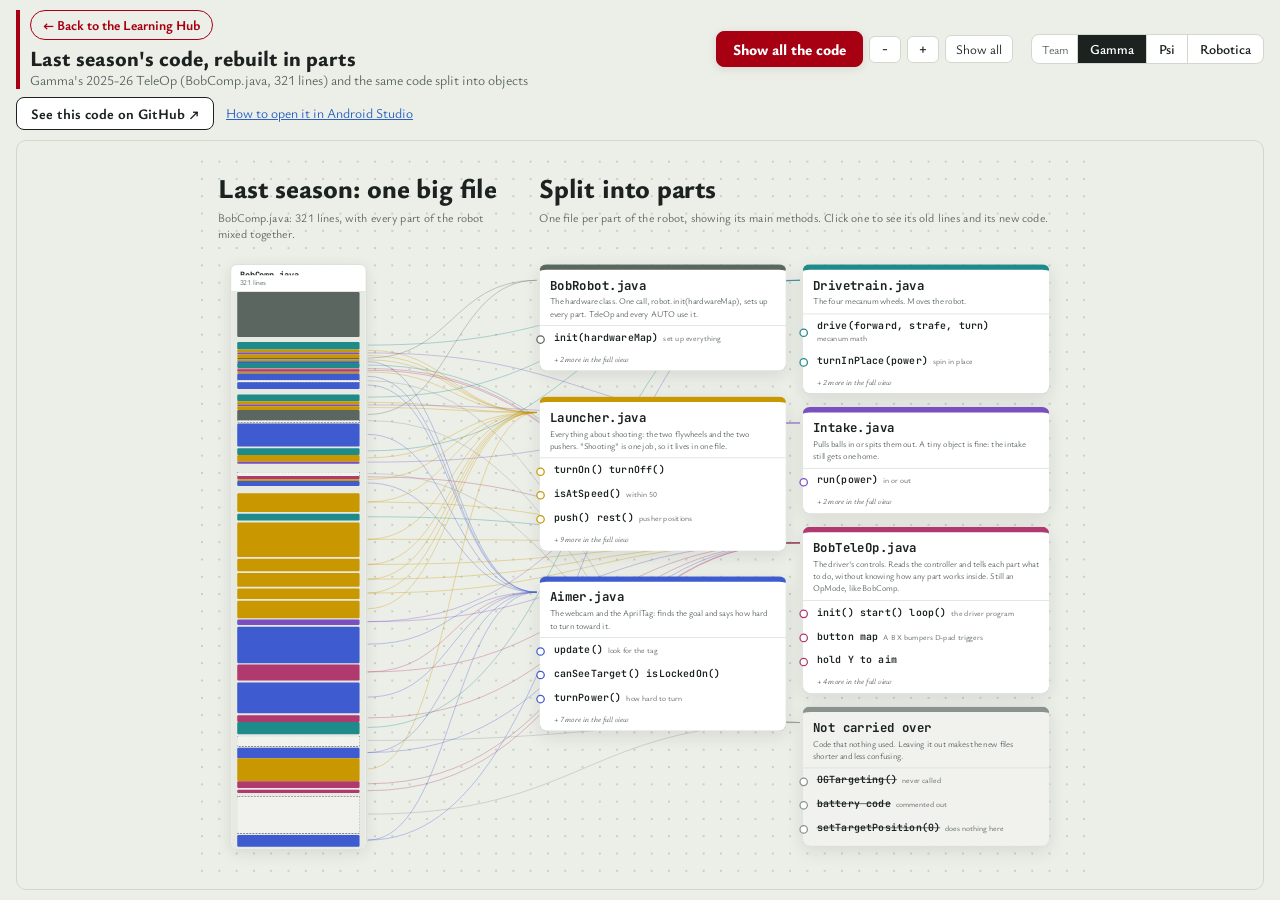
==== commit 5c7e0425: "Rebuilt code: open it yourself on GitHub or in Android Studio; clearer code map buttons The Last sea" ====
--- a/coding/code-map.html
+++ b/coding/code-map.html
@@ -74,8 +74,14 @@
 .brand{display:flex;flex-direction:column;gap:0;min-width:0;margin-right:auto}
 .brand h1{font-family:var(--display);font-stretch:112%;font-weight:800;font-size:1.35rem;margin:0;line-height:1.1}
 .brand p{margin:0;color:var(--muted);font-size:.86rem}
-.back{font-size:.8rem;font-weight:700;color:var(--brand);text-decoration:none;letter-spacing:.02em}
-.back:hover{text-decoration:underline}
+/* The way back to the hub: a clear button, not a small word */
+.back{display:inline-flex;align-items:center;gap:6px;width:fit-content;margin-bottom:6px;padding:5px 12px;border:1.5px solid var(--brand);border-radius:999px;font-size:.85rem;font-weight:700;color:var(--brand);text-decoration:none}
+.back:hover{background:var(--brand);color:var(--surface)}
+/* This team's rebuilt code on GitHub, and how to open it */
+.links{display:flex;flex-wrap:wrap;align-items:center;gap:6px 12px;order:2}
+.ghlink{display:inline-flex;align-items:center;gap:6px;padding:6px 14px;border-radius:8px;background:var(--surface);border:1.5px solid var(--ink);color:var(--ink);font-weight:700;font-size:.9rem;text-decoration:none}
+.ghlink:hover{background:var(--ink);color:var(--surface)}
+.howto{font-size:.85rem;color:var(--focus);text-decoration:underline}
 .brand{border-left:4px solid var(--brand);padding-left:10px}
 .tools{display:flex;flex-wrap:wrap;gap:6px;align-items:center}
 .tools button{border:1px solid var(--line);background:var(--surface);border-radius:6px;padding:4px 10px;cursor:pointer;font-size:.82rem}
@@ -140,8 +146,9 @@
 .world.focus .wire:not(.on){opacity:.05}
 
 /* simple view: the big file as colored stripes, boxes with only their main methods */
-.tools .modebtn{background:var(--ink);color:var(--surface);border-color:var(--ink);font-weight:700}
-.tools .modebtn:hover{opacity:.85}
+/* Switching between the simple view and all the code: the biggest button on the bar */
+.tools .modebtn{background:var(--brand);color:#fff;border-color:var(--brand);font-weight:800;font-size:.95rem;padding:7px 16px;border-radius:8px;box-shadow:0 2px 8px var(--shadow)}
+.tools .modebtn:hover{opacity:.88}
 body.simple .legend, body.simple #fitw, body.simple #reset{display:none}
 .sfile{position:absolute;background:var(--surface);border:1px solid var(--line);border-radius:10px;box-shadow:0 6px 24px var(--shadow);overflow:hidden}
 .sfile-h{display:flex;flex-direction:column;gap:2px;padding:8px 14px;border-bottom:1px solid var(--line);height:44px;justify-content:center}
@@ -198,14 +205,18 @@
 <body>
 <div class="bar">
   <div class="brand">
-    <a class="back" href="../#/coding/one-file-to-objects">Robotics Learning Hub</a>
-    <h1>Code map: one big file to objects</h1>
+    <a class="back" href="../#/coding/one-file-to-objects">&#8592; Back to the Learning Hub</a>
+    <h1>Last season's code, rebuilt in parts</h1>
     <p id="subtitle">One team's 2025-26 TeleOp and the same code split into objects</p>
   </div>
   <div class="teams" role="group" aria-label="Pick a team" id="teams"><span>Team</span></div>
   <div class="legend" role="group" aria-label="Highlight one part of the robot" id="legend"></div>
+  <div class="links" role="group" aria-label="This team's rebuilt code">
+    <a class="ghlink" id="ghlink" href="#" target="_blank" rel="noopener">See this code on GitHub &#8599;</a>
+    <a class="howto" href="../#/coding/one-file-to-objects?id=open-the-real-code-yourself">How to open it in Android Studio</a>
+  </div>
   <div class="tools" role="group" aria-label="View">
-    <button type="button" class="modebtn" id="mode">Show every line</button>
+    <button type="button" class="modebtn" id="mode">Show all the code</button>
     <button type="button" class="z" id="zout" aria-label="Zoom out">−</button>
     <button type="button" class="z" id="zin" aria-label="Zoom in">+</button>
     <button type="button" id="fitw">Fit width</button>
@@ -231,6 +242,7 @@
   file: 'BobComp.java',
   afterLabel: 'After the split (real code: compiles, not yet run on a robot)',
   where: 'gamma branch',
+  branchUrl: 'https://github.com/svhsrobotics/24-25-ftc-competition-code/tree/gamma-in-parts/TeamCode/src/main/java/org/firstinspires/ftc/teamcode/gamma2025modular',
   subtitle: "Gamma's 2025-26 TeleOp (BobComp.java, 321 lines) and the same code split into objects",
   leftNote: 'Every line of BobComp.java, colored by the part of the robot it controls. Labels on the left name each chunk.',
   cats: ['drive','launch','intake','aim','ctl','setup','gone'],
@@ -446,6 +458,7 @@
   name: 'Psi',
   file: 'FINALTELEOPREFACTOR.java',
   where: 'Panthera-Psi-2025-26',
+  branchUrl: 'https://github.com/svhsrobotics/Panthera-Psi-2025-26-with-50-more-roadrunner/tree/psi-in-parts/TeamCode/src/main/java/org/firstinspires/ftc/teamcode/psi2025modular',
   afterLabel: 'After the split (real code: compiles, not yet run on a robot)',
   subtitle: "Psi's 2025-26 TeleOp (FINALTELEOPREFACTOR.java) and the same code split into objects",
   leftNote: 'Every line of FINALTELEOPREFACTOR.java, colored by the part of the robot it controls. Psi already used helper objects (Toggle, Debouncer); this goes one step further.',
@@ -695,6 +708,7 @@
   name: 'Robotica',
   file: 'DecodeTestTeleOp.java',
   where: 'robotica branch',
+  branchUrl: 'https://github.com/svhsrobotics/24-25-ftc-competition-code/tree/robotica-in-parts/TeamCode/src/main/java/org/firstinspires/ftc/teamcode/robotica2025modular',
   afterLabel: 'After the split (real code: compiles, not yet run on a robot)',
   subtitle: "Robotica's 2025-26 TeleOp (DecodeTestTeleOp.java) and the same code split into objects",
   leftNote: 'Every line of DecodeTestTeleOp.java, colored by the part of the robot it controls. Labels on the left name each chunk.',
@@ -956,7 +970,10 @@
   document.title = 'Code Map: ' + T.name + ' · Robotics Learning Hub';
   teamBar.querySelectorAll('button').forEach(function(b){ b.setAttribute('aria-pressed', String(b.dataset.team === id)); });
   document.body.classList.toggle('simple', MODE === 'simple');
-  modeBtn.textContent = MODE === 'simple' ? 'Show every line' : 'Back to the simple view';
+  modeBtn.textContent = MODE === 'simple' ? 'Show all the code' : 'Back to the simple view';
+  // This team's rebuilt files on GitHub (its own branch, made from last season's branch)
+  var gh = document.getElementById('ghlink');
+  if (T.branchUrl){ gh.href = T.branchUrl; gh.hidden = false; } else { gh.hidden = true; }
   // The simple view's heading already says what to click, so its hint stays hidden.
   hint.textContent = HINTS[MODE]; hint.hidden = MODE === 'simple';
 
